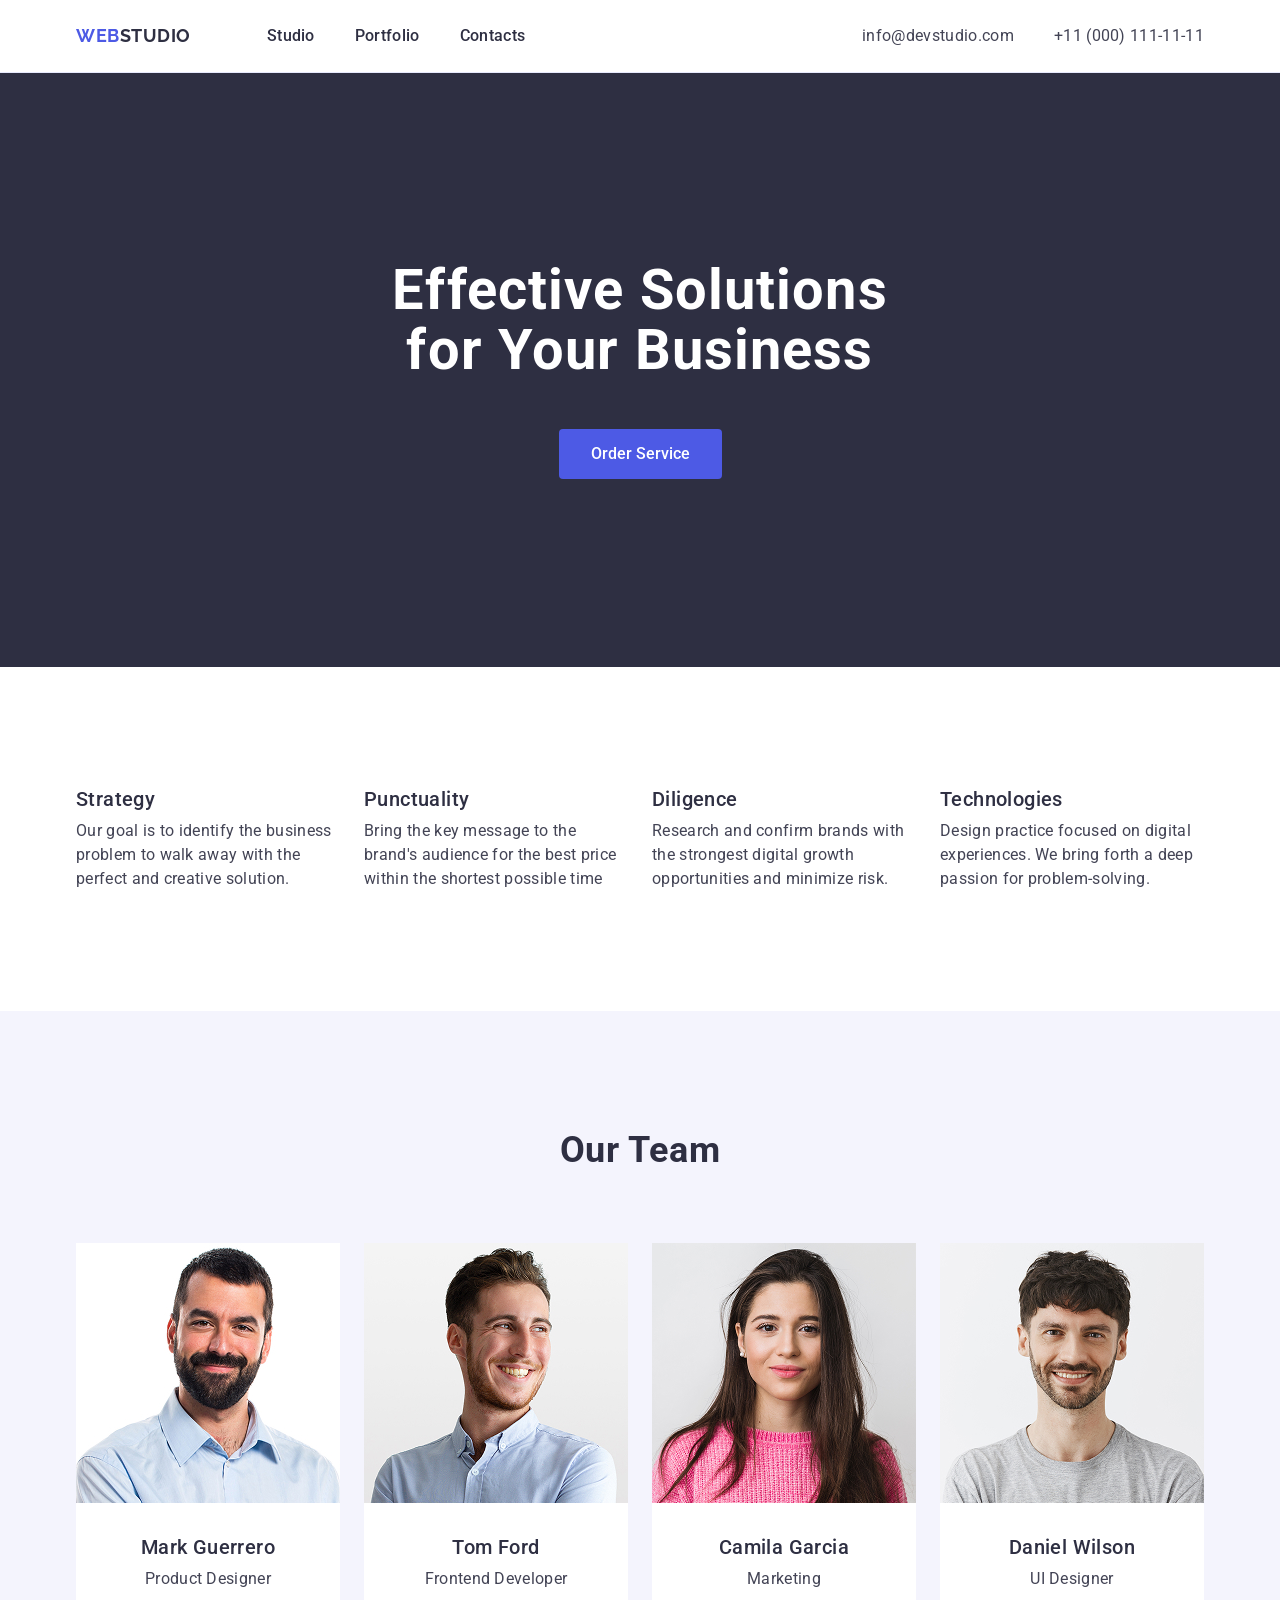
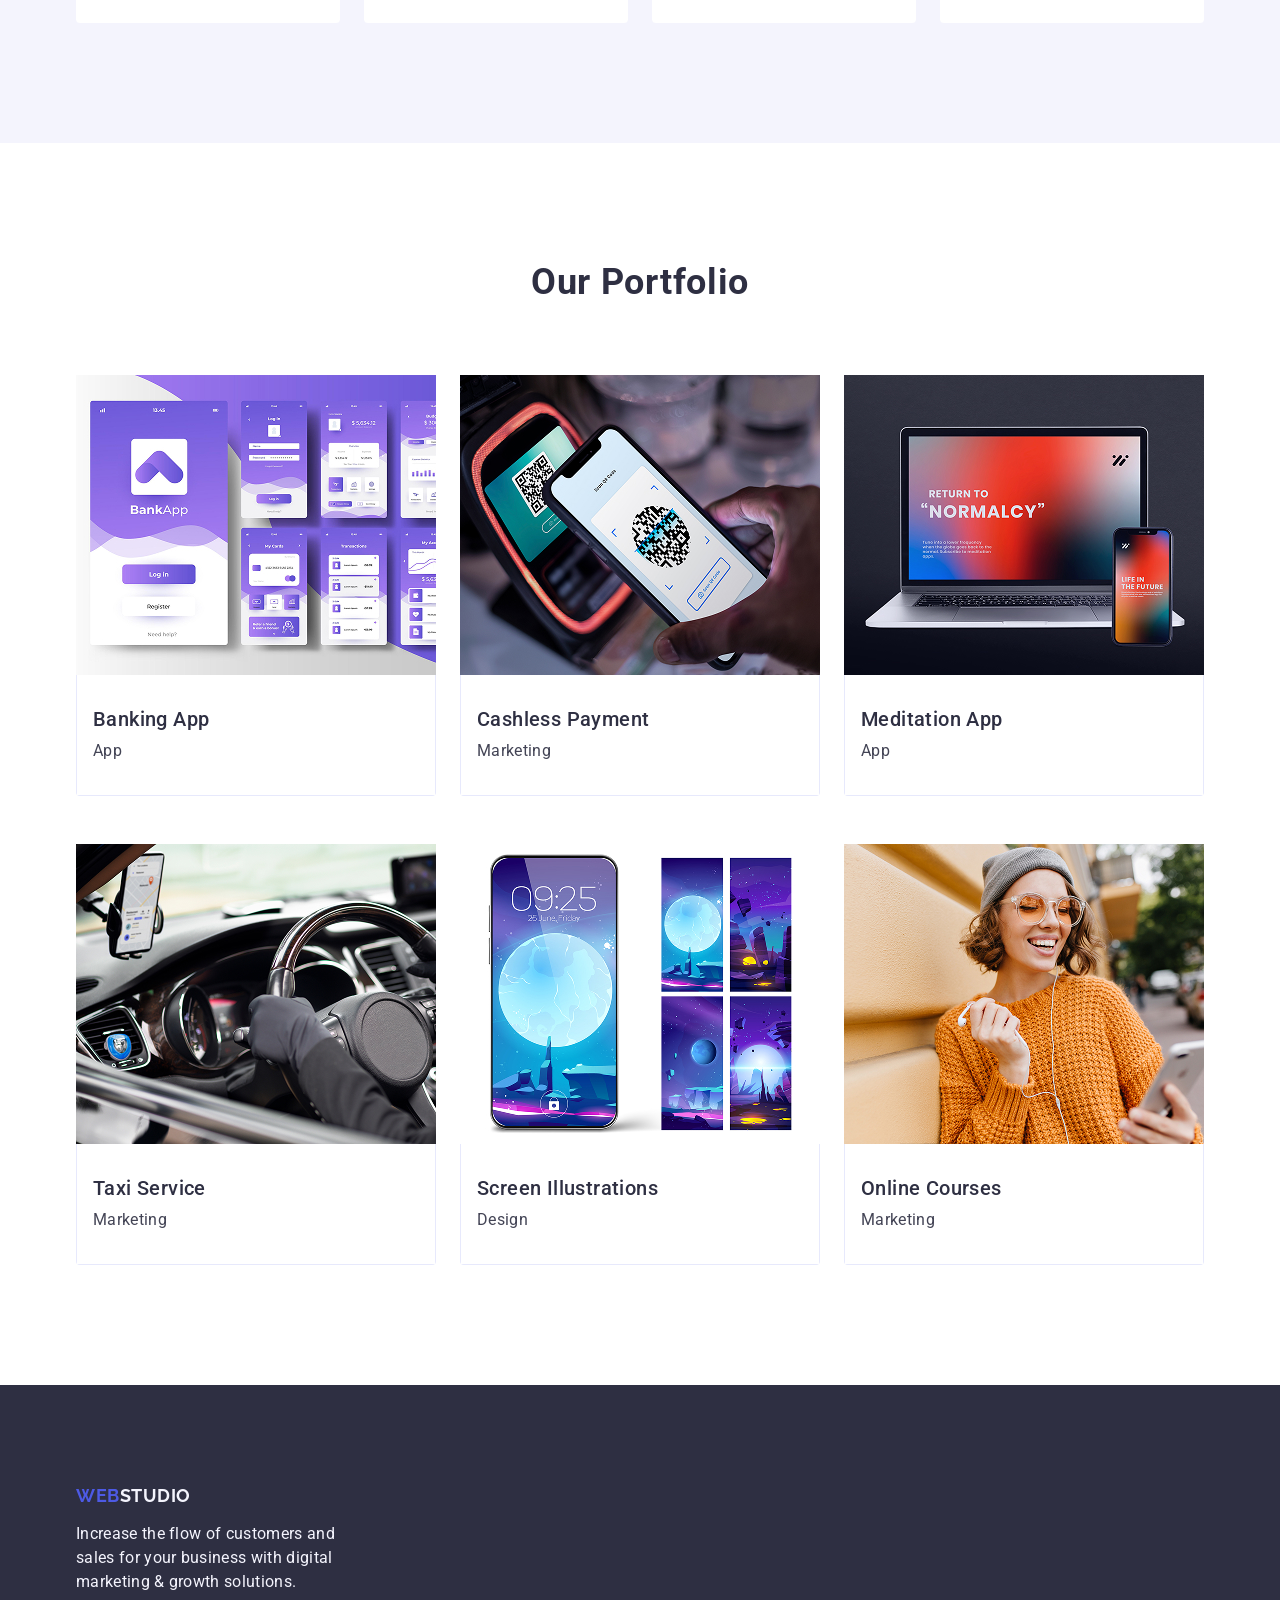
==== index.html @ d3142cc6 "Initial commit" ====
<!DOCTYPE html>
<html lang="en">

<head>
    <meta charset="UTF-8" />
    <title>Web-Studio</title>
    <link rel="stylesheet" href="https://cdnjs.cloudflare.com/ajax/libs/modern-normalize/3.0.1/modern-normalize.min.css">
    <link rel="preconnect" href="https://fonts.googleapis.com">
    <link rel="preconnect" href="https://fonts.gstatic.com" crossorigin>
    <link href="https://fonts.googleapis.com/css2?family=Roboto:wght@400;500;700&family=Raleway:wght@400;500;700&display=swap" rel="stylesheet">
    <link rel="stylesheet" href="./css/styles.css" />
</head>

<body>
    <header class="page-header">
        <div class="header-container container">
            <a class="logo" href="./index.html"><span class="accent">WEB</span>STUDIO</a>
            <nav class="nav">
                <ul class="nav-list">
                    <li><a class="nav-link" href="./index.html">Studio</a></li>
                    <li><a class="nav-link" href="#portfolio">Portfolio</a></li>
                    <li><a class="nav-link" href="#footer">Contacts</a></li>
                </ul>
            </nav>
            <address class="contacts-personnel">
                <ul class="contacts-list">
                    <li><a class="contact-link" href="mailto:info@devstudio.com">info@devstudio.com</a></li>
                    <li><a class="contact-link" href="tel:+110001111111">+11 (000) 111-11-11</a></li>
                </ul>
            </address>
        </div>
    </header>
    <main>

        <!-- Hero Section -->
    <section class="hero">
        <div class="container">
            <div class="intro">
                <h1 class="intro-title">Effective Solutions for Your Business</h1>
                <button class="intro-button" type="button">Order Service</button>
            </div>
        </div>
      </section>

       <!-- Features Section -->
    <section class="section">
        <div class ="container">
            <h2 class="visually-hidden">Our Features</h2>
                <ul class="features-list">
                    <li class="features-item">
                        <h3 class="features-title">Strategy</h3>
                        <p class="features-text">Our goal is to identify the business problem to walk away with the perfect and
                            creative
                            solution.</p>
                    </li>
                    <li class="features-item">
                        <h3 class="features-title">Punctuality</h3>
                        <p class="features-text">Bring the key message to the brand's audience for the best price within the
                            shortest
                            possible time
                        </p>
                    </li>
                    <li class="features-item">
                        <h3 class="features-title">Diligence</h3>
                        <p class="features-text">Research and confirm brands with the strongest digital growth opportunities and
                            minimize
                            risk.</p>
                    </li>
                    <li class="features-item">
                        <h3 class="features-title">Technologies</h3>
                        <p class="features-text">Design practice focused on digital experiences. We bring forth a deep passion for
                            problem-solving.
                        </p>
                    </li>
                </ul>
        </div> 
    </section>

        <!-- Team Section -->
        <section class="section team">
            <div class="container">
                <h2 class="our-team">Our Team</h2>
                <div class="team-container">
                    <ul class="team-list">
                        <li class="team-card">
                            <img class="team-photo" src="./images/MarkGuerrero.jpg" width="264" height="260" alt="Mark Guerrero" />
                            <div class="team-name">
                                <h3 class="name">Mark Guerrero</h3>
                                <p class="specialty">Product Designer</p>
                            </div>
                        </li>
                        <li class="team-card">
                            <img class="team-photo" src="./images/TomFord.jpg" width="264" height="260" alt="Tom Ford" />
                            <div class="team-name">
                                <h3 class="name">Tom Ford</h3>
                                <p class="specialty">Frontend Developer</p>
                            </div>
                        </li>
                        <li class="team-card">
                            <img class="team-photo" src="./images/CamilaGarcia.jpg" width="264" height="260" alt="Camila Garcia" />
                            <div class="team-name">
                                <h3 class="name">Camila Garcia</h3>
                                <p class="specialty">Marketing</p>
                            </div>
                        </li>
                        <li class="team-card">
                            <img class="team-photo" src="./images/DanielWilson.jpg" width="264" height="260" alt="Daniel Wilson" />
                            <div class="team-name">
                                <h3 class="name">Daniel Wilson</h3>
                                <p class="specialty">UI Designer</p>
                            </div>
                        </li>
                    </ul>
                </div>
            </div>
     </section>

         <!-- Portfolio Section -->
    <section id="portfolio" class="section">
        <div class="container">
            <h2 class="team-portfolio">Our Portfolio</h2>
            <div class="portfolio-container">
                <ul class="portfolio-list">
                    <li class="portfolio-card">
                        <img class="portfolio-img" src="./images/BankingApp.jpg" width="360" height="300" alt="Banking App" />
                        <div class="portfolio-info">
                            <h3 class="portfolio-title">Banking App</h3>
                            <p class="portfolio-category">App</p>
                        </div>
                    </li>
                    <li class="portfolio-card">
                        <img class="portfolio-img" src="./images/CashlessPayment.jpg" width="360" height="300" alt="Cashless Payment" />
                        <div class="portfolio-info">
                            <h3 class="portfolio-title">Cashless Payment</h3>
                            <p class="portfolio-category">Marketing</p>
                        </div>
                    </li>
                    <li class="portfolio-card">
                        <img class="portfolio-img" src="./images/MeditationApp.jpg" width="360" height="300" alt="Meditation App" />
                        <div class="portfolio-info">
                            <h3 class="portfolio-title">Meditation App</h3>
                            <p class="portfolio-category">App</p>
                        </div>
                    </li>
                    <li class="portfolio-card">
                        <img class="portfolio-img" src="./images/TaxiService.jpg" width="360" height="300" alt="Taxi Service" />
                        <div class="portfolio-info">
                            <h3 class="portfolio-title">Taxi Service</h3>
                            <p class="portfolio-category">Marketing</p>
                        </div>
                    </li>
                    <li class="portfolio-card">
                        <img class="portfolio-img" src="./images/ScreenIllustrations.jpg" width="360" height="300" alt="Screen Illustrations" />
                        <div class="portfolio-info">
                            <h3 class="portfolio-title">Screen Illustrations</h3>
                            <p class="portfolio-category">Design</p>
                        </div>
                    </li>
                    <li class="portfolio-card">
                        <img class="portfolio-img" src="./images/OnlineCourses.jpg" width="360" height="300" alt="Online Courses" />
                        <div class="portfolio-info">
                            <h3 class="portfolio-title">Online Courses</h3>
                            <p class="portfolio-category">Marketing</p>
                        </div>
                    </li>
                </ul>
            </div>
        </div>
         
        </section>
    </main>
    <footer id="footer" class="footer-page">
        <div class="footer-container container">
        <a class="logo-bottom" href="./index.html">
            <span class="accent">WEB</span>STUDIO
        </a>
        <p class="bottom-paragraph">Increase the flow of customers and sales for your business with digital marketing & growth solutions.</p>
        </div>
    </footer>
</body>

</html>
---- css/styles.css ----
/* ====== BASE ====== */
body {
    font-family: "Roboto", sans-serif;
    color: #434455;
    line-height: 1.5;
    background-color: #fff;
}
/* ======= RESET=======*/
ul,
ol {
    list-style-type: none;
    margin: 0;
    padding: 0;
}

h1, h2, h3, h4, h5, h6, p {
    margin: 0;
}
.section {
    padding: 120px 0;
}
.header-container {
    display: flex;
    align-items: center;
}
.page-header {
    border-bottom: 1px solid #e7e9fc;
}
/*======common======*/
.container {
    max-width: 1158px;
    padding: 0 15px;
    margin: 0 auto;
}
/* ====== LOGO (HEADER & FOOTER) ====== */
.logo {
    font-family: "Raleway", sans-serif;
    font-size: 18px;
    font-weight: 700;
    letter-spacing: 0.03em;
    line-height: 1.17;
    text-decoration: none;
    color: #2E2F42;
    padding: 24px 0;
    margin-right: 76px;
}
.accent {
    color: #4D5AE5;
}
.footer-logo-accent {
    color: #4D5AE5;
}
/* ====== NAV LINKS ====== */
.nav {
    display: flex;
    align-items: center;
    margin-right: auto;
}
.nav-list {
    display: flex;
    align-items: center;
    gap: 40px;
}
.nav-link {
    display: block;
    padding: 24px 0;
    color: #2E2F42;
    font-size: 16px;
    font-weight: 500;
    text-decoration: none;
    letter-spacing: 0.02em;
    line-height: 1.5;
}
.nav-link:hover,
.nav-link:focus {
    color: #404BBF;
}
/* ====== CONTACTS ====== */
.contacts-list {
    display: flex;
    align-items: center;
    gap: 40px;
}
.contact-link {
    display: block;
    padding: 24px 0;
    color: #434455;
    font-size: 16px;
    text-decoration: none;
    letter-spacing: 0.02em;
    line-height: 1.5;
}
.contact-link:hover,
.contact-link:focus {
    color: #404BBF;
}
.contacts-personnel {
    font-style: normal;
}
/* ====== HERO ====== */
.hero {
    background-color: #2E2F42;
    padding: 188px 0;
}
.intro {
    padding: 0;
    text-align: center;
    display: flex;
    flex-direction: column;
    align-items: center;
}
.intro-title {
    max-width: 496px;
    padding: 0;
    color: #ffffff;
    font-size: 56px;
    margin-bottom: 48px;
    letter-spacing: 0.02em;
    line-height: 1.07;
}
.intro-button {
    padding: 16px 32px;
    border-radius: 4px;
    border: none;
    background-color: #4D5AE5;
    color: #fff;
    font-size: 16px;
    font-weight: 500;
    cursor: pointer;
}
.intro-button:hover,
.intro-button:focus {
    background-color: #404BBF;
}
/* ====== FEATURES ====== */
.visually-hidden {
    position: absolute;
    width: 1px;
    height: 1px;
    margin: -1px;
    border: 0;
    padding: 0;
    white-space: nowrap;
    clip-path: inset(100%);
    clip: rect(0 0 0 0);
    overflow: hidden;
}
.features-list {
    display: flex;
    gap: 24px;
}
.features-item {
    width: calc((100% - 72px) / 4);
}
.our-team,
.team-portfolio {
    color: #2E2F42;
}
.features-title {
    font-size: 20px;
    font-weight: 500;
    margin-bottom: 8px;
    color: #2E2F42;
    letter-spacing: 0.02em;
    line-height: 1.2;
}
.features-text {
    font-size: 16px;
    color: #434455;
    letter-spacing: 0.02em;
    line-height: 1.5;
}
/* ====== TEAM ====== */
.team-list {
    display: flex;
    gap: 24px;
    margin: 0;
    padding: 0;
}
.team {
    background-color: #f4f4fd;
}
.team-container {
    display: flex;
    justify-content: center;
    width: 100%;
}
.team-card {
    background-color: #ffffff;
    text-align: center;
    display: flex;
    flex-direction: column;
    align-items: center;
    width: 264px;
    border-radius: 0 0 4px 4px;
    overflow: hidden;
}
.team-name {
    padding: 32px 16px;
}
.our-team {
    text-align: center;
    padding: 0 0 72px 0;
    margin: 0 auto;
    font-size: 36px;
    letter-spacing: 0.02em;
    line-height: 1.11;
}
.name {
    text-align: center;
    margin-bottom: 8px;
    font-size: 20px;
    font-weight: 500;
    color: #2E2F42;
    letter-spacing: 0.02em;
    line-height: 1.2;
}
.specialty {
    text-align: center;
    font-size: 16px;
    color: #434455;
    letter-spacing: 0.02em;
    line-height: 1.5;
}
/* ====== PORTFOLIO ====== */
.portfolio-list {
    display: flex;
    flex-wrap: wrap;
    gap: 48px 24px;
}
.portfolio-card{
    width: calc((100% - 48px) / 3);
    background-color: #fff;
    border-radius: 0 0 4px 4px;
    overflow: hidden;
    cursor: pointer;
}
.portfolio-info {
    padding: 32px 16px;
    border: 1px solid #e7e9fc;
    border-top: none;
}
.portfolio-card:hover {
    box-shadow: 0px 2px 8px rgba(46, 47, 66, 0.08),
        0px 1px 3px rgba(46, 47, 66, 0.16);
}
.team-photo,
.portfolio-img {
    display: block;
}
.team-portfolio {
    text-align: center;
    padding: 0 0 72px 0;
    font-size: 36px;
    letter-spacing: 0.02em;
    line-height: 1.11;
}
.portfolio-title {
    font-size: 20px;
    font-weight: 500;
    color: #2E2F42;
    letter-spacing: 0.02em;
    line-height: 1.2;
    margin-bottom: 8px;
}
.portfolio-category {
    font-size: 16px;
    color: #434455;
    letter-spacing: 0.02em;
    line-height: 1.5;
}
/* ====== FOOTER ====== */
.footer-page {
    background-color: #2E2F42;
    padding: 100px 0;
}
.footer-container {
    gap: 16px;
    display: flex;
    flex-direction: column;
    align-items: flex-start;
}
.logo-bottom {
    font-family: "Raleway", sans-serif;
    font-size: 18px;
    font-weight: 700;
    letter-spacing: 0.03em;
    line-height: 1.17;
    text-decoration: none;
    color: #f4f4fd;
    display: inline-block;
    margin-bottom: 0;
}
.bottom-paragraph {
    max-width: 264px;
    color: #f4f4fd;
    font-size: 16px;
    line-height: 1.5;
    letter-spacing: 0.02em;
}
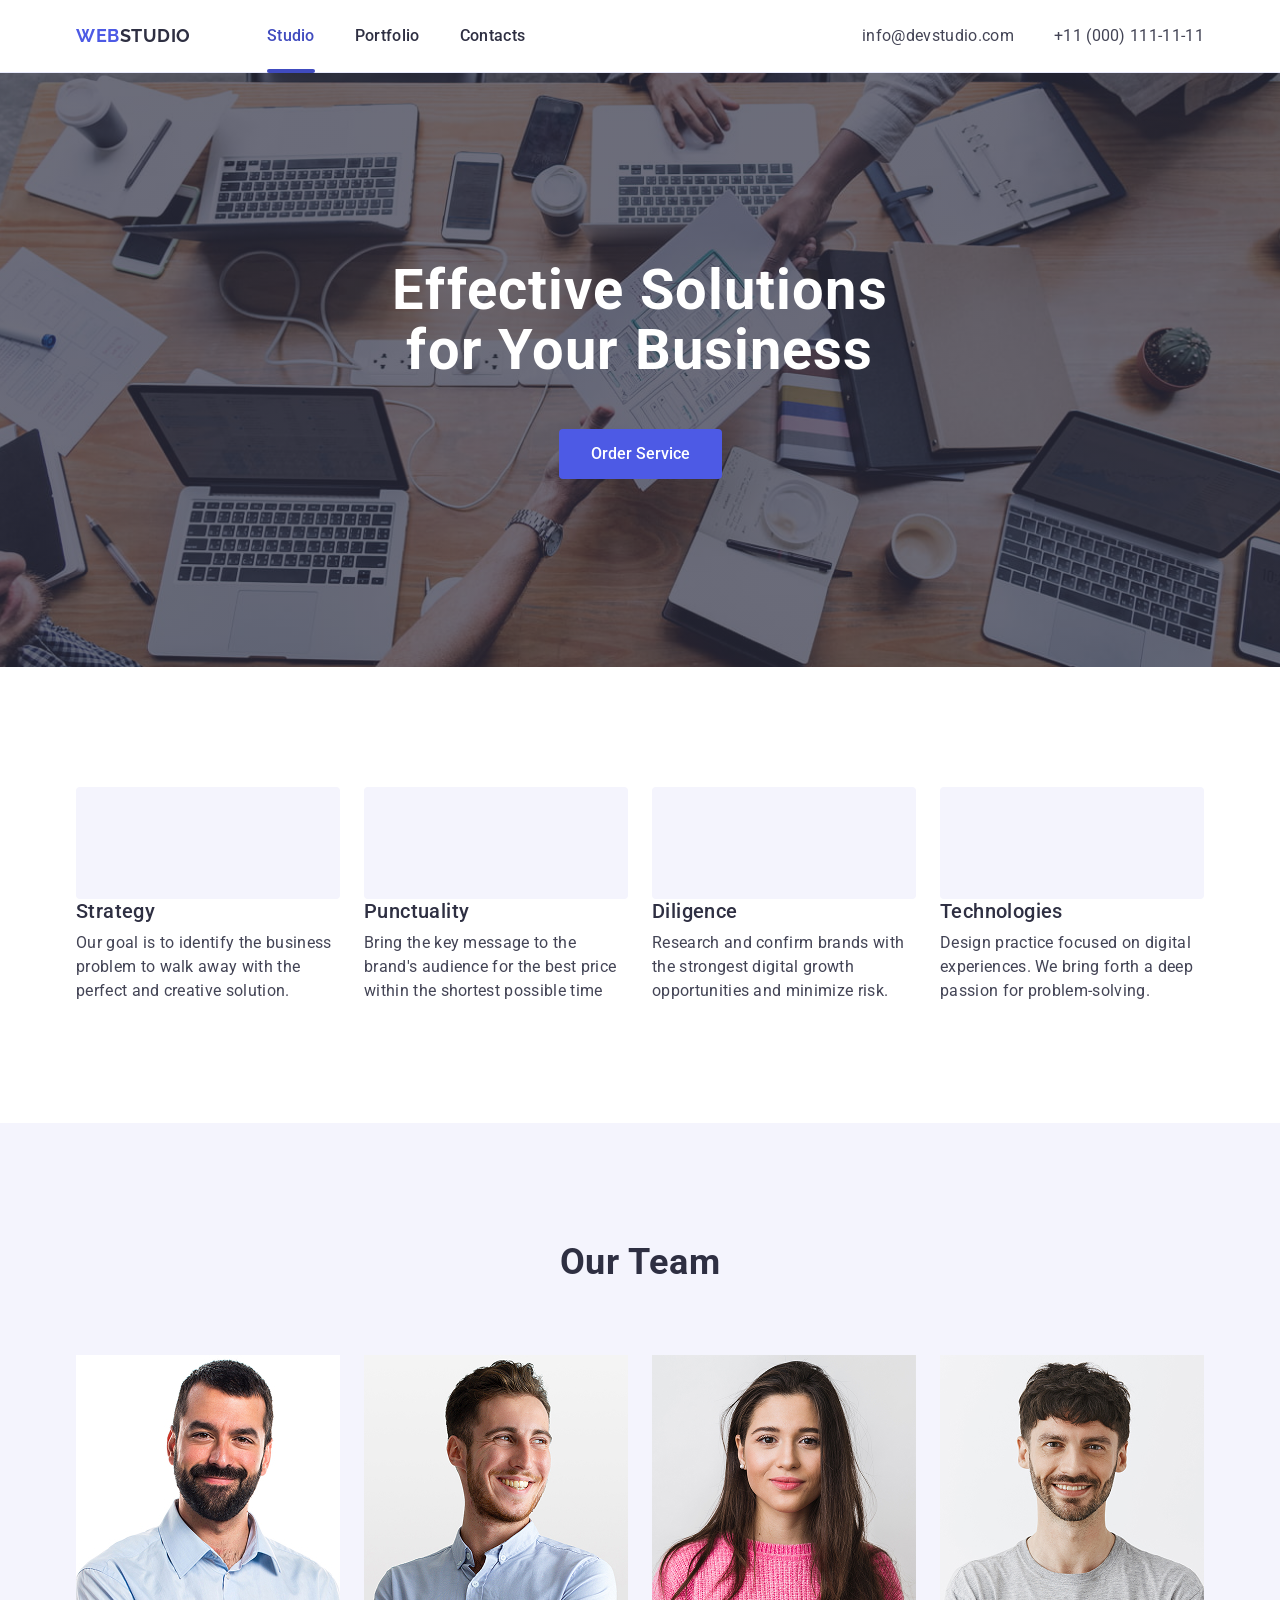
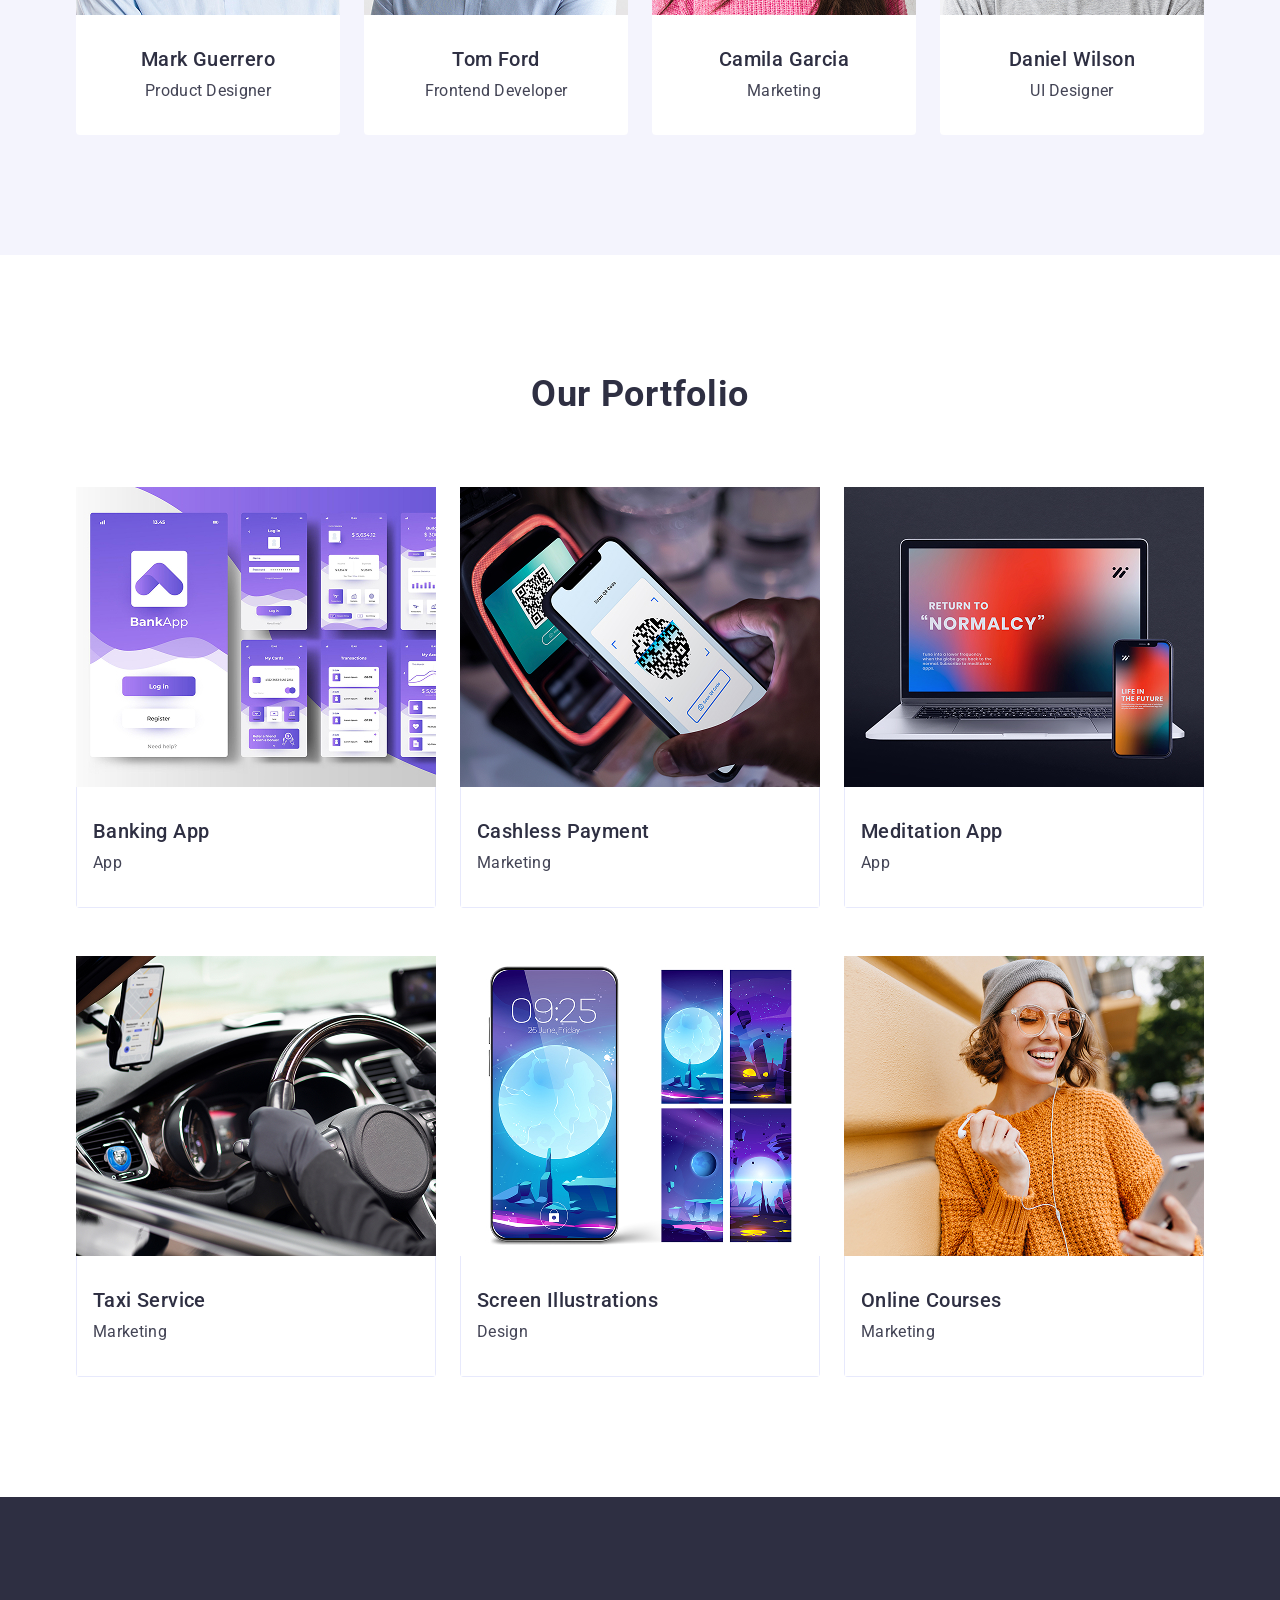
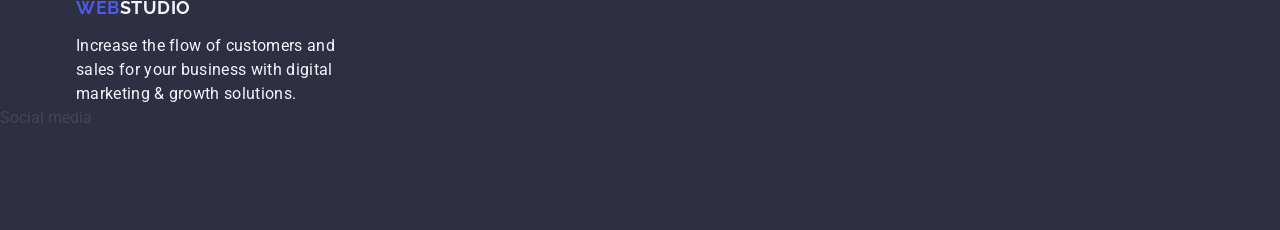
==== commit 5a067dca: "git" ====
--- a/index.html
+++ b/index.html
@@ -17,7 +17,7 @@
             <a class="logo" href="./index.html"><span class="accent">WEB</span>STUDIO</a>
             <nav class="nav">
                 <ul class="nav-list">
-                    <li><a class="nav-link" href="./index.html">Studio</a></li>
+                    <li><a class="nav-link current" href="./index.html">Studio</a></li>
                     <li><a class="nav-link" href="#portfolio">Portfolio</a></li>
                     <li><a class="nav-link" href="#footer">Contacts</a></li>
                 </ul>
@@ -48,25 +48,47 @@
             <h2 class="visually-hidden">Our Features</h2>
                 <ul class="features-list">
                     <li class="features-item">
+                        <div class="features-item-box">
+                            <svg class="icon" width="64" height="64">
+                                <use href="./images/icons.svg#antenna"></use>
+                            </svg>
+                        </div>
                         <h3 class="features-title">Strategy</h3>
                         <p class="features-text">Our goal is to identify the business problem to walk away with the perfect and
                             creative
                             solution.</p>
                     </li>
                     <li class="features-item">
+                        <div class="features-item-box">
+                            <svg class="icon" width="64" height="64">
+                                <use href="./images/icons.svg#clock"></use>
+                            </svg>
+                        </div>
                         <h3 class="features-title">Punctuality</h3>
                         <p class="features-text">Bring the key message to the brand's audience for the best price within the
                             shortest
                             possible time
                         </p>
                     </li>
-                    <li class="features-item">
+
+                
+                    <li class="features-item">
+                        <div class="features-item-box">
+                            <svg class="icon" width="64" height="64">
+                                <use href="./images/icons.svg#diagram"></use>
+                            </svg>
+                        </div>
                         <h3 class="features-title">Diligence</h3>
                         <p class="features-text">Research and confirm brands with the strongest digital growth opportunities and
                             minimize
                             risk.</p>
                     </li>
                     <li class="features-item">
+                        <div class="features-item-box">
+                            <svg class="icon" width="64" height="64">
+                                <use href="./images/icons.svg#astronaut"></use>
+                            </svg>
+                        </div>
                         <h3 class="features-title">Technologies</h3>
                         <p class="features-text">Design practice focused on digital experiences. We bring forth a deep passion for
                             problem-solving.
@@ -176,6 +198,9 @@
         </a>
         <p class="bottom-paragraph">Increase the flow of customers and sales for your business with digital marketing & growth solutions.</p>
         </div>
+        <div>
+            <p>Social media</p>
+        </div>
     </footer>
 </body>
 
--- a/css/styles.css
+++ b/css/styles.css
@@ -25,6 +25,7 @@
 }
 .page-header {
     border-bottom: 1px solid #e7e9fc;
+    box-shadow: 0 1px 6px 0 rgba(46, 47, 66, 0.08), 0 1px 1px 0 rgba(46, 47, 66, 0.16), 0 2px 1px 0 rgba(46, 47, 66, 0.08);
 }
 /*======common======*/
 .container {
@@ -70,11 +71,28 @@
     text-decoration: none;
     letter-spacing: 0.02em;
     line-height: 1.5;
+    transition: color 250ms cubic-bezier(0.4, 0, 0.2, 1);
 }
 .nav-link:hover,
-.nav-link:focus {
+.nav-link:focus,
+.nav-link.current {
     color: #404BBF;
 }
+.nav-link.current {
+    position: relative;
+}
+.nav-link.current::after {
+    content: '';
+    position: absolute;
+    left: 0;
+    bottom: -1px;
+
+    width: 100%;
+    height: 4px;
+    background-color: #404BBF;
+    border-radius: 2px;
+}
+
 /* ====== CONTACTS ====== */
 .contacts-list {
     display: flex;
@@ -89,6 +107,7 @@
     text-decoration: none;
     letter-spacing: 0.02em;
     line-height: 1.5;
+    transition: color 250ms cubic-bezier(0.4, 0, 0.2, 1);
 }
 .contact-link:hover,
 .contact-link:focus {
@@ -99,8 +118,18 @@
 }
 /* ====== HERO ====== */
 .hero {
-    background-color: #2E2F42;
+    max-width: 1440px;
+    margin: 0 auto;
     padding: 188px 0;
+    background-image:
+        linear-gradient(
+            rgba(46, 47, 66, 0.7),
+            rgba(46, 47, 66, 0.7)),
+        url("../images/people-office-1.jpg");
+
+    background-repeat: no-repeat;
+    background-position: center;
+    background-size: cover;
 }
 .intro {
     padding: 0;
@@ -133,6 +162,9 @@
     background-color: #404BBF;
 }
 /* ====== FEATURES ====== */
+.icon {
+    fill
+}
 .visually-hidden {
     position: absolute;
     width: 1px;
@@ -148,6 +180,17 @@
 .features-list {
     display: flex;
     gap: 24px;
+}
+.features-item-box {
+    border: 1px solid var(--light-slate);
+    border-radius: 4px;
+    background: var(--cloud);
+    display: flex;
+    justify-content: column;
+    width: 264px;
+    height: 112px;
+    background-color: #f4f4fd;
+    margin: bottom 8px;
 }
 .features-item {
     width: calc((100% - 72px) / 4);
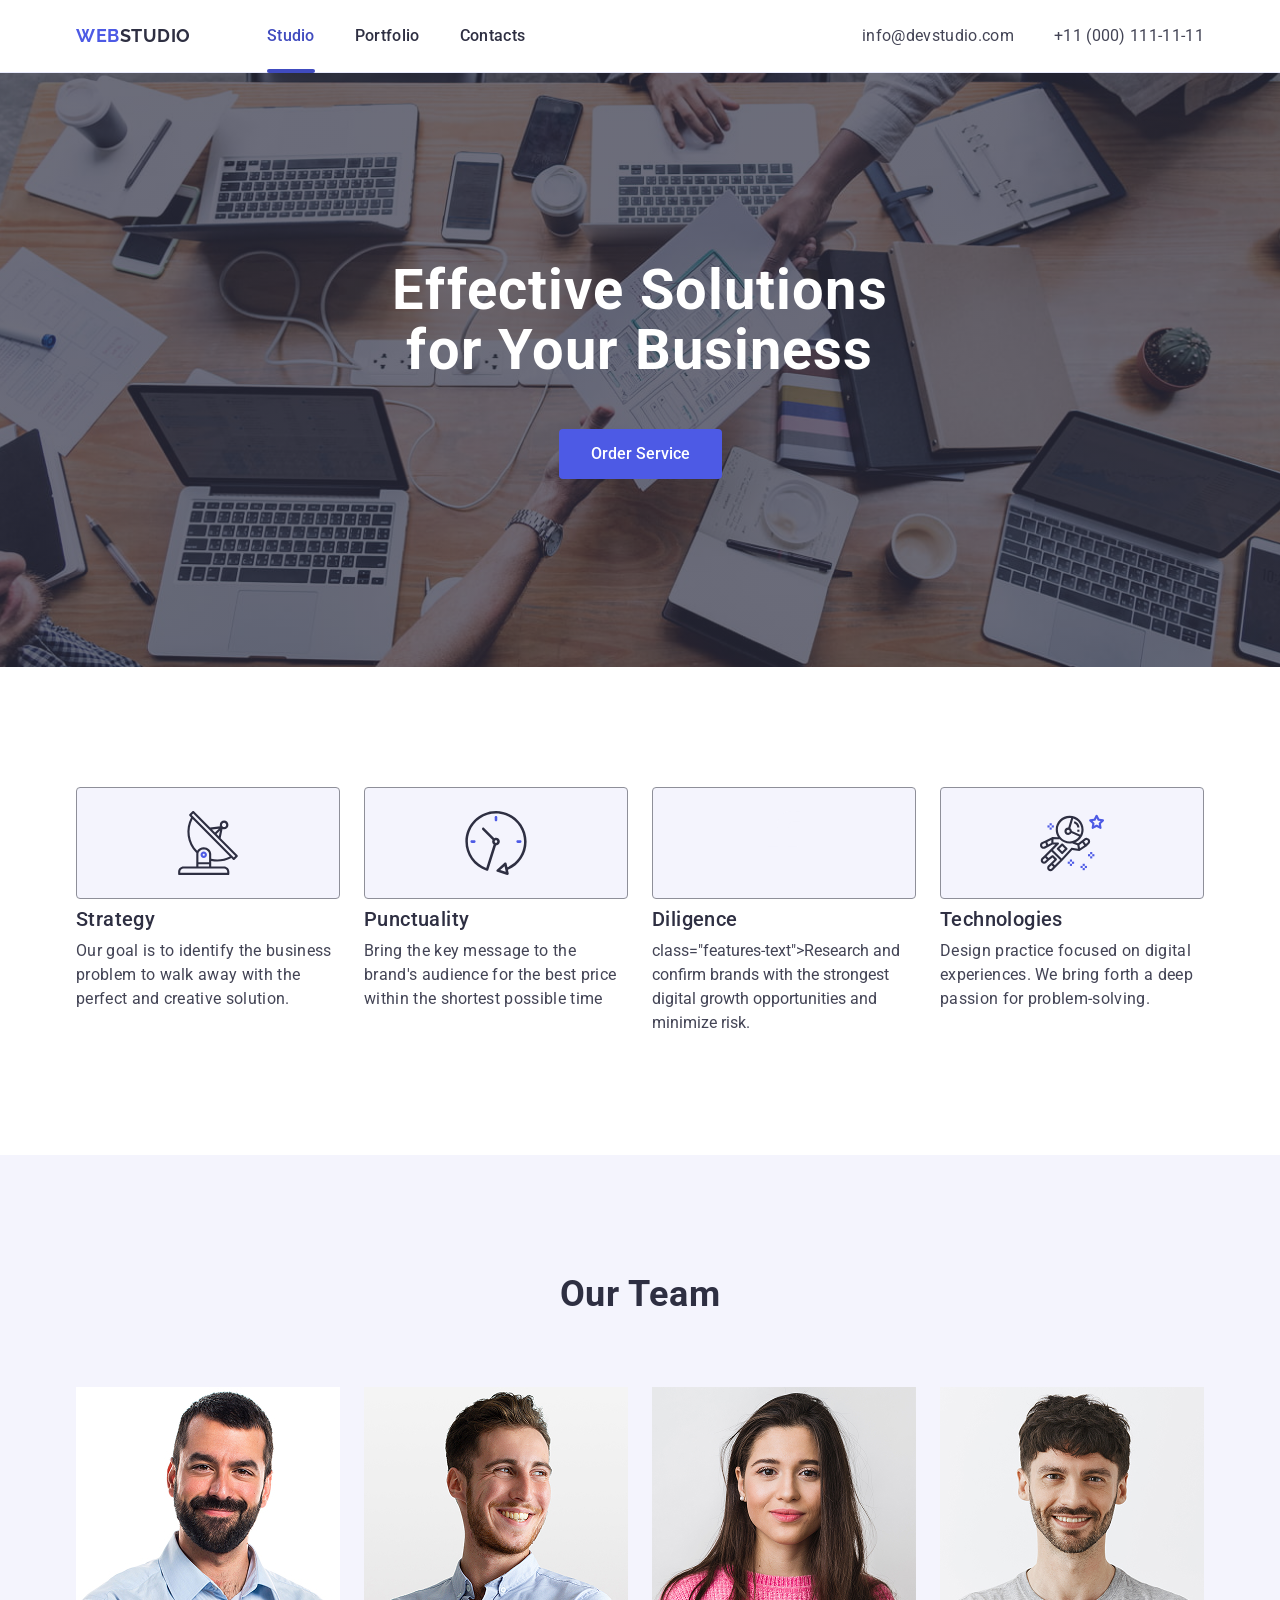
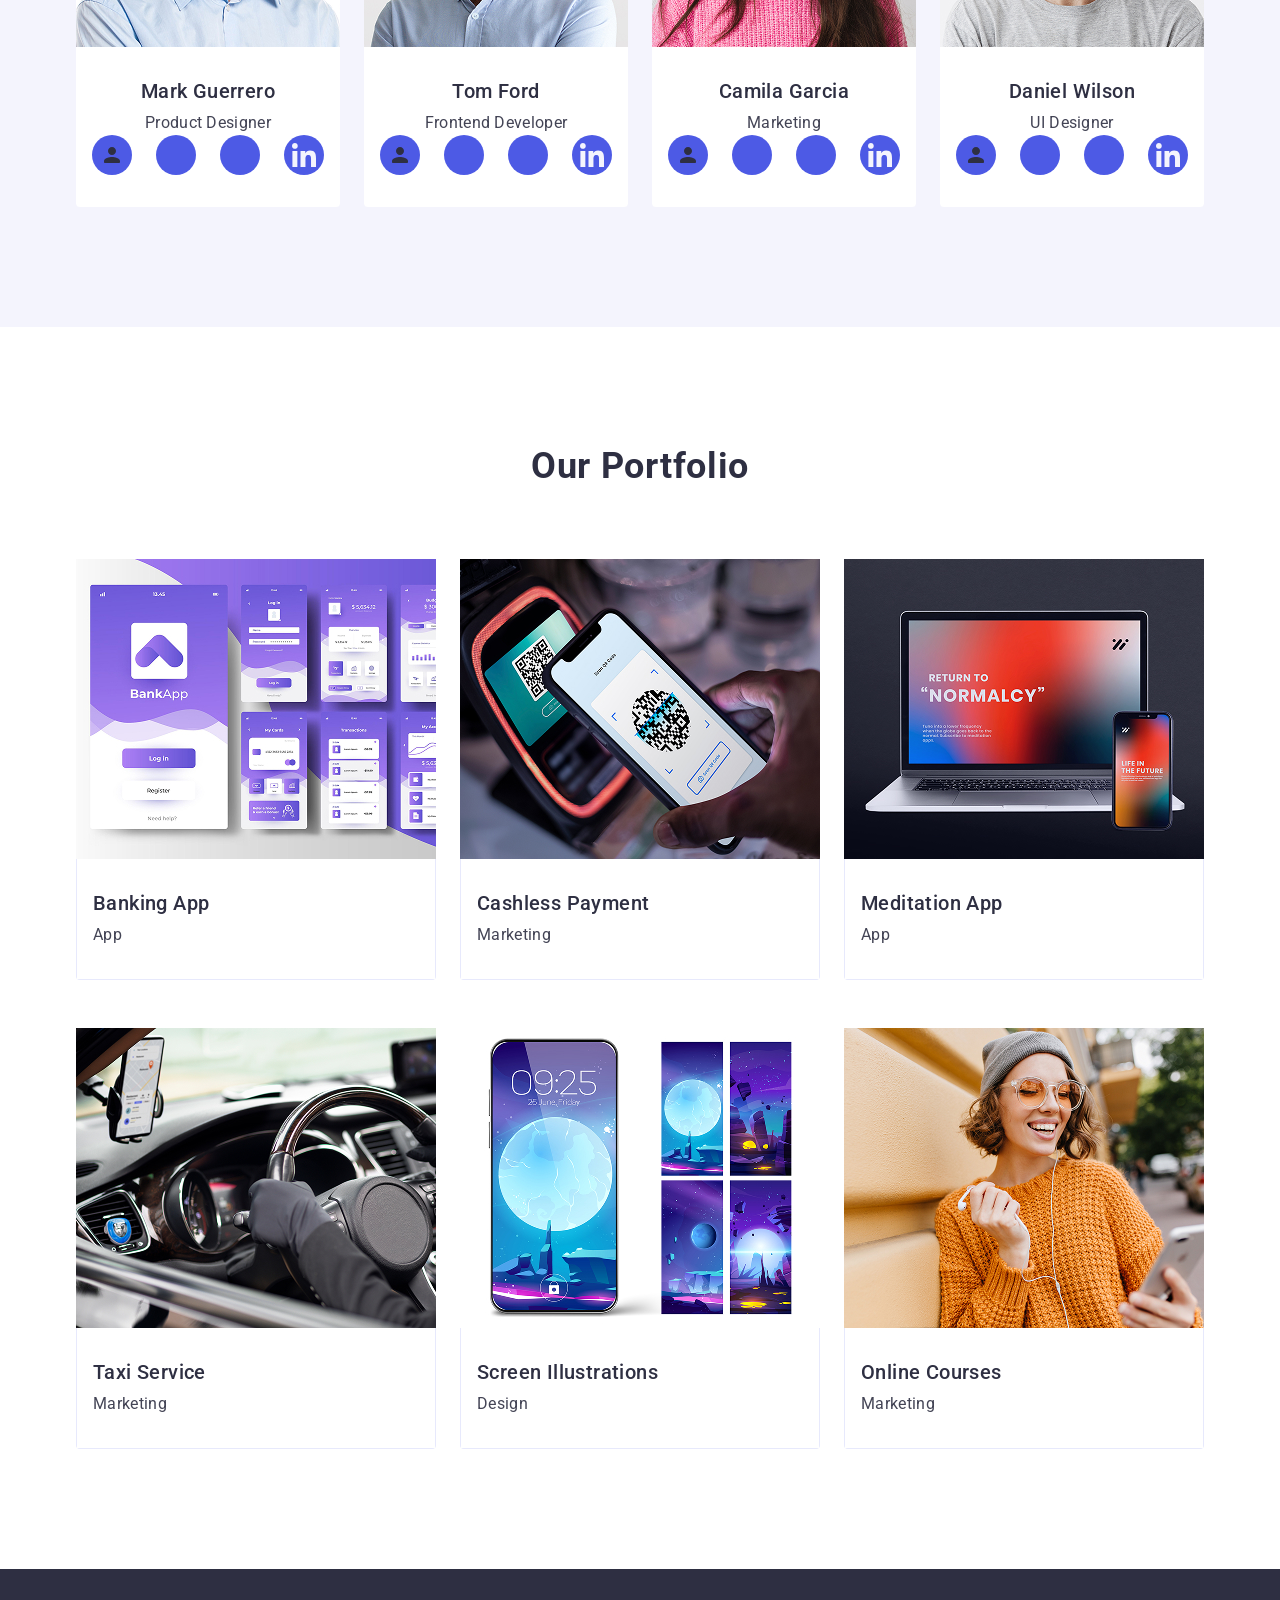
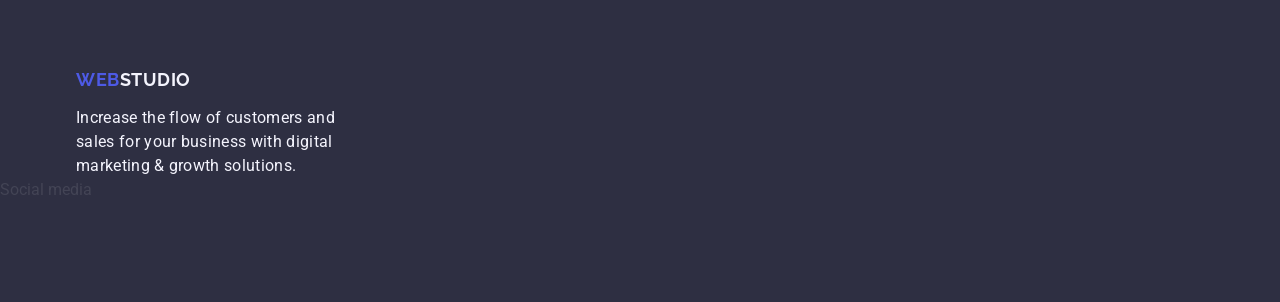
==== commit 6e523f51: "сделал часть проекта" ====
--- a/index.html
+++ b/index.html
@@ -50,7 +50,7 @@
                     <li class="features-item">
                         <div class="features-item-box">
                             <svg class="icon" width="64" height="64">
-                                <use href="./images/icons.svg#antenna"></use>
+                                <use href="../images/icons.svg#antenna"></use>
                             </svg>
                         </div>
                         <h3 class="features-title">Strategy</h3>
@@ -61,7 +61,7 @@
                     <li class="features-item">
                         <div class="features-item-box">
                             <svg class="icon" width="64" height="64">
-                                <use href="./images/icons.svg#clock"></use>
+                                <use href="../images/icons.svg#clock"></use>
                             </svg>
                         </div>
                         <h3 class="features-title">Punctuality</h3>
@@ -75,18 +75,19 @@
                     <li class="features-item">
                         <div class="features-item-box">
                             <svg class="icon" width="64" height="64">
-                                <use href="./images/icons.svg#diagram"></use>
+                                <use href="../images/icons.svg#diagram"></use>
                             </svg>
                         </div>
                         <h3 class="features-title">Diligence</h3>
-                        <p class="features-text">Research and confirm brands with the strongest digital growth opportunities and
+                        <p>class="features-text">Research and confirm brands with the strongest digital growth opportunities and
                             minimize
-                            risk.</p>
+                            risk.
+                        </p>
                     </li>
                     <li class="features-item">
                         <div class="features-item-box">
                             <svg class="icon" width="64" height="64">
-                                <use href="./images/icons.svg#astronaut"></use>
+                                <use href="../images/icons.svg#astronaut"></use>
                             </svg>
                         </div>
                         <h3 class="features-title">Technologies</h3>
@@ -105,10 +106,44 @@
                 <div class="team-container">
                     <ul class="team-list">
                         <li class="team-card">
-                            <img class="team-photo" src="./images/MarkGuerrero.jpg" width="264" height="260" alt="Mark Guerrero" />
+                            <img class="team-photo" src="../images/MarkGuerrero.jpg" width="264" height="260" alt="Mark Guerrero" />
                             <div class="team-name">
                                 <h3 class="name">Mark Guerrero</h3>
                                 <p class="specialty">Product Designer</p>
+                                <ul class="social-list">
+                                    <li class="social-item">
+                                        <a class="social-link" href="#">
+                                            <svg class="social-icon" width="24" height="24">
+                                                <use href="../images/icons.svg#linkedin"></use>
+                                            </svg>
+                                        </a>
+                                    </li>
+                                
+                                    <li class="social-item">
+                                        <a class="social-link" href="#">
+                                            <svg class="social-icon" width="24" height="24">
+                                                <use href="../images/icons.svg#facebook"></use>
+                                            </svg>
+                                        </a>
+                                    </li>
+                                
+                                    <li class="social-item">
+                                        <a class="social-link" href="#">
+                                            <svg class="social-icon" width="24" height="24">
+                                                <use href="../images/icons.svg#twitter"></use>
+                                            </svg>
+                                        </a>
+                                    </li>
+                                
+                                    <li class="social-item">
+                                        <a class="social-link" href="#">
+                                            <svg class="social-icon" width="24" height="24">
+                                                <use href="./images/icons.svg#instagram"></use>
+                                            </svg>
+                                        </a>
+                                    </li>
+                                </ul>
+
                             </div>
                         </li>
                         <li class="team-card">
@@ -116,6 +151,39 @@
                             <div class="team-name">
                                 <h3 class="name">Tom Ford</h3>
                                 <p class="specialty">Frontend Developer</p>
+                                <ul class="social-list">
+                                    <li class="social-item">
+                                        <a class="social-link" href="#">
+                                            <svg class="social-icon" width="24" height="24">
+                                                <use href="../images/icons.svg#linkedin"></use>
+                                            </svg>
+                                        </a>
+                                    </li>
+                                
+                                    <li class="social-item">
+                                        <a class="social-link" href="#">
+                                            <svg class="social-icon" width="24" height="24">
+                                                <use href="../images/icons.svg#facebook"></use>
+                                            </svg>
+                                        </a>
+                                    </li>
+                                
+                                    <li class="social-item">
+                                        <a class="social-link" href="#">
+                                            <svg class="social-icon" width="24" height="24">
+                                                <use href="../images/icons.svg#twitter"></use>
+                                            </svg>
+                                        </a>
+                                    </li>
+                                
+                                    <li class="social-item">
+                                        <a class="social-link" href="#">
+                                            <svg class="social-icon" width="24" height="24">
+                                                <use href="./images/icons.svg#instagram"></use>
+                                            </svg>
+                                        </a>
+                                    </li>
+                                </ul>
                             </div>
                         </li>
                         <li class="team-card">
@@ -123,6 +191,39 @@
                             <div class="team-name">
                                 <h3 class="name">Camila Garcia</h3>
                                 <p class="specialty">Marketing</p>
+                                <ul class="social-list">
+                                    <li class="social-item">
+                                        <a class="social-link" href="#">
+                                            <svg class="social-icon" width="24" height="24">
+                                                <use href="../images/icons.svg#linkedin"></use>
+                                            </svg>
+                                        </a>
+                                    </li>
+                                
+                                    <li class="social-item">
+                                        <a class="social-link" href="#">
+                                            <svg class="social-icon" width="24" height="24">
+                                                <use href="../images/icons.svg#facebook"></use>
+                                            </svg>
+                                        </a>
+                                    </li>
+                                
+                                    <li class="social-item">
+                                        <a class="social-link" href="#">
+                                            <svg class="social-icon" width="24" height="24">
+                                                <use href="../images/icons.svg#twitter"></use>
+                                            </svg>
+                                        </a>
+                                    </li>
+                                
+                                    <li class="social-item">
+                                        <a class="social-link" href="#">
+                                            <svg class="social-icon" width="24" height="24">
+                                                <use href="./images/icons.svg#instagram"></use>
+                                            </svg>
+                                        </a>
+                                    </li>
+                                </ul>
                             </div>
                         </li>
                         <li class="team-card">
@@ -130,6 +231,39 @@
                             <div class="team-name">
                                 <h3 class="name">Daniel Wilson</h3>
                                 <p class="specialty">UI Designer</p>
+                                <ul class="social-list">
+                                    <li class="social-item">
+                                        <a class="social-link" href="#">
+                                            <svg class="social-icon" width="24" height="24">
+                                                <use href="../images/icons.svg#linkedin"></use>
+                                            </svg>
+                                        </a>
+                                    </li>
+                                
+                                    <li class="social-item">
+                                        <a class="social-link" href="#">
+                                            <svg class="social-icon" width="24" height="24">
+                                                <use href="../images/icons.svg#facebook"></use>
+                                            </svg>
+                                        </a>
+                                    </li>
+                                
+                                    <li class="social-item">
+                                        <a class="social-link" href="#">
+                                            <svg class="social-icon" width="24" height="24">
+                                                <use href="../images/icons.svg#twitter"></use>
+                                            </svg>
+                                        </a>
+                                    </li>
+                                
+                                    <li class="social-item">
+                                        <a class="social-link" href="#">
+                                            <svg class="social-icon" width="24" height="24">
+                                                <use href="./images/icons.svg#instagram"></use>
+                                            </svg>
+                                        </a>
+                                    </li>
+                                </ul>
                             </div>
                         </li>
                     </ul>
--- a/css/styles.css
+++ b/css/styles.css
@@ -182,15 +182,15 @@
     gap: 24px;
 }
 .features-item-box {
-    border: 1px solid var(--light-slate);
+    border: 1px solid #8E8F99;
     border-radius: 4px;
-    background: var(--cloud);
-    display: flex;
-    justify-content: column;
+    display: flex;
+    align-items: center;
+    justify-content: center;
     width: 264px;
     height: 112px;
-    background-color: #f4f4fd;
-    margin: bottom 8px;
+    background-color: #F4F4FD;
+    margin-bottom: 8px;
 }
 .features-item {
     width: calc((100% - 72px) / 4);
@@ -264,6 +264,34 @@
     color: #434455;
     letter-spacing: 0.02em;
     line-height: 1.5;
+}
+.social-list {
+    display: flex;
+    gap: 24px;
+    justify-content: center;
+    padding: 0;
+    margin: 0;
+    list-style: none;
+}
+
+.social-link {
+    width: 40px;
+    height: 40px;
+    background-color: #4D5AE5;
+    border-radius: 50%;
+    display: flex;
+    align-items: center;
+    justify-content: center;
+    transition: background-color 250ms ease;
+}
+
+.social-link:hover,
+.social-link:focus {
+    background-color: #404BBF;
+}
+
+.social-icon {
+    fill: #F4F4FD;
 }
 /* ====== PORTFOLIO ====== */
 .portfolio-list {
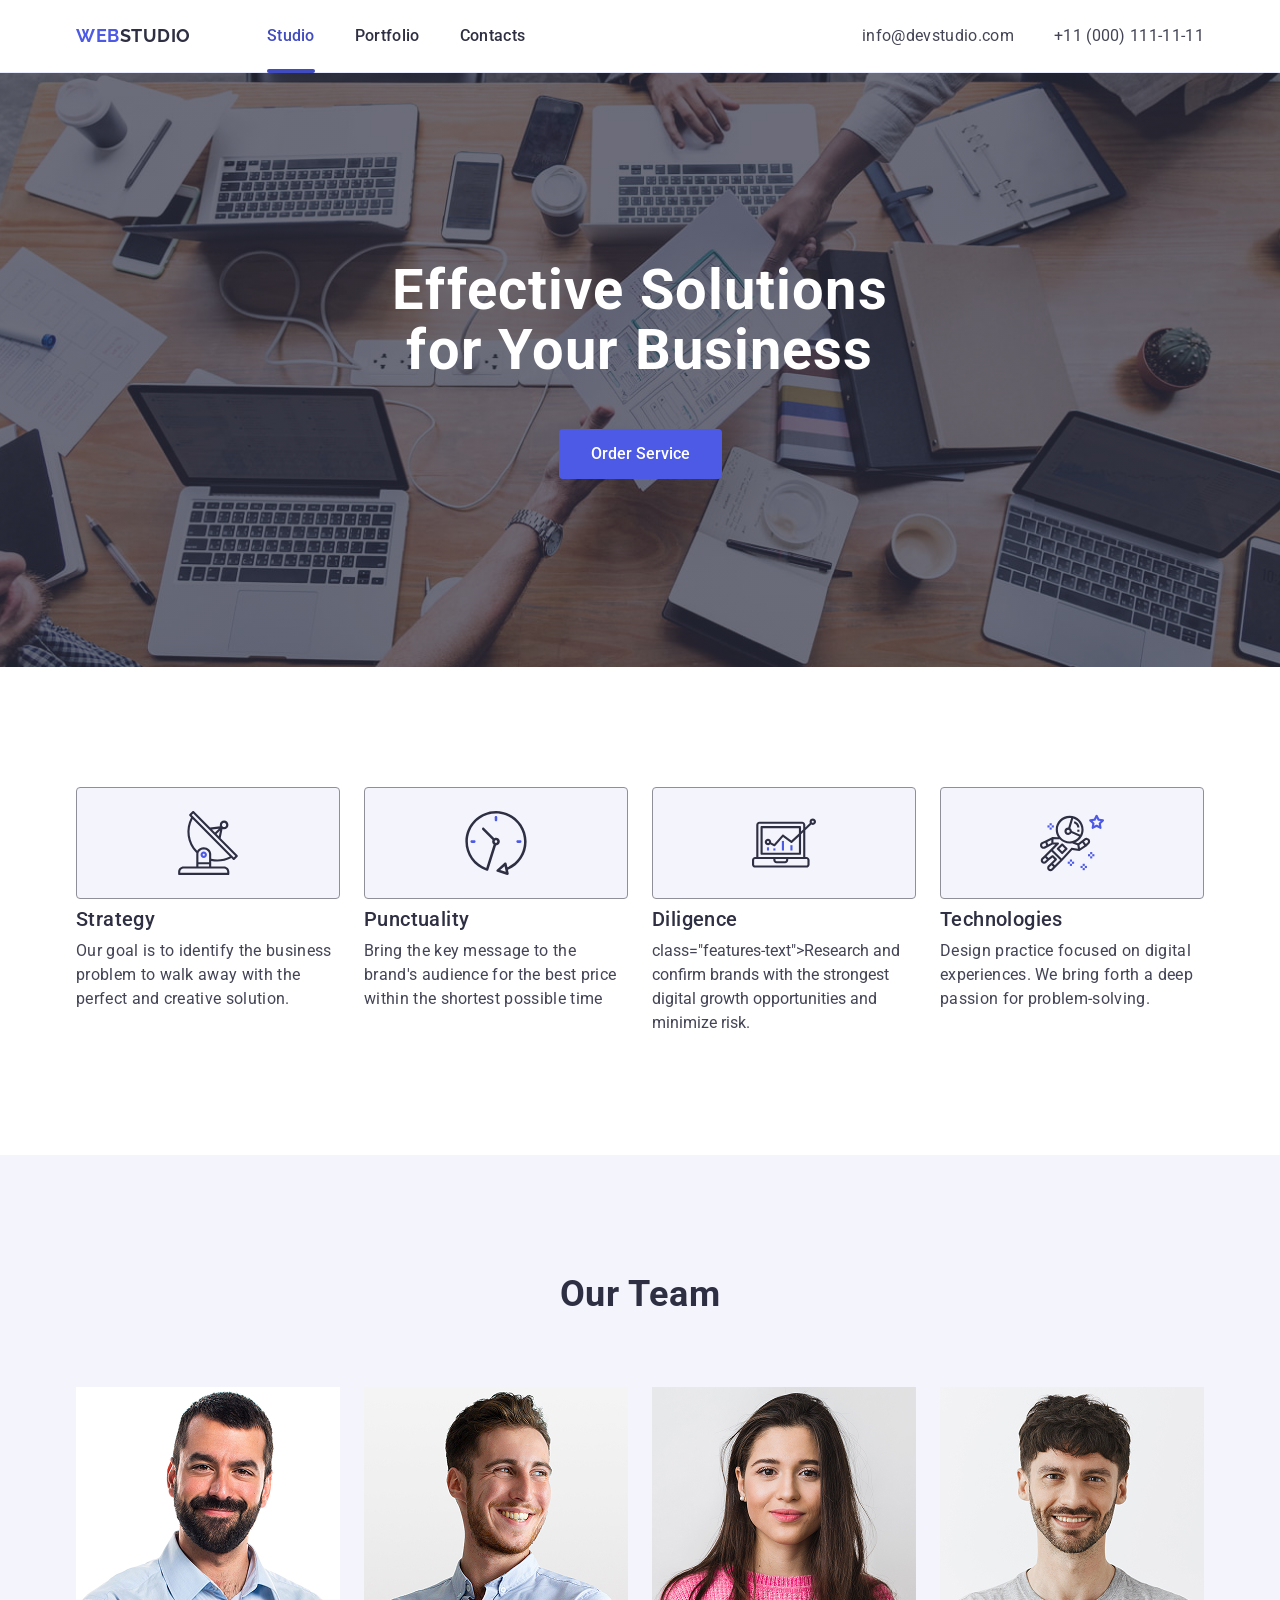
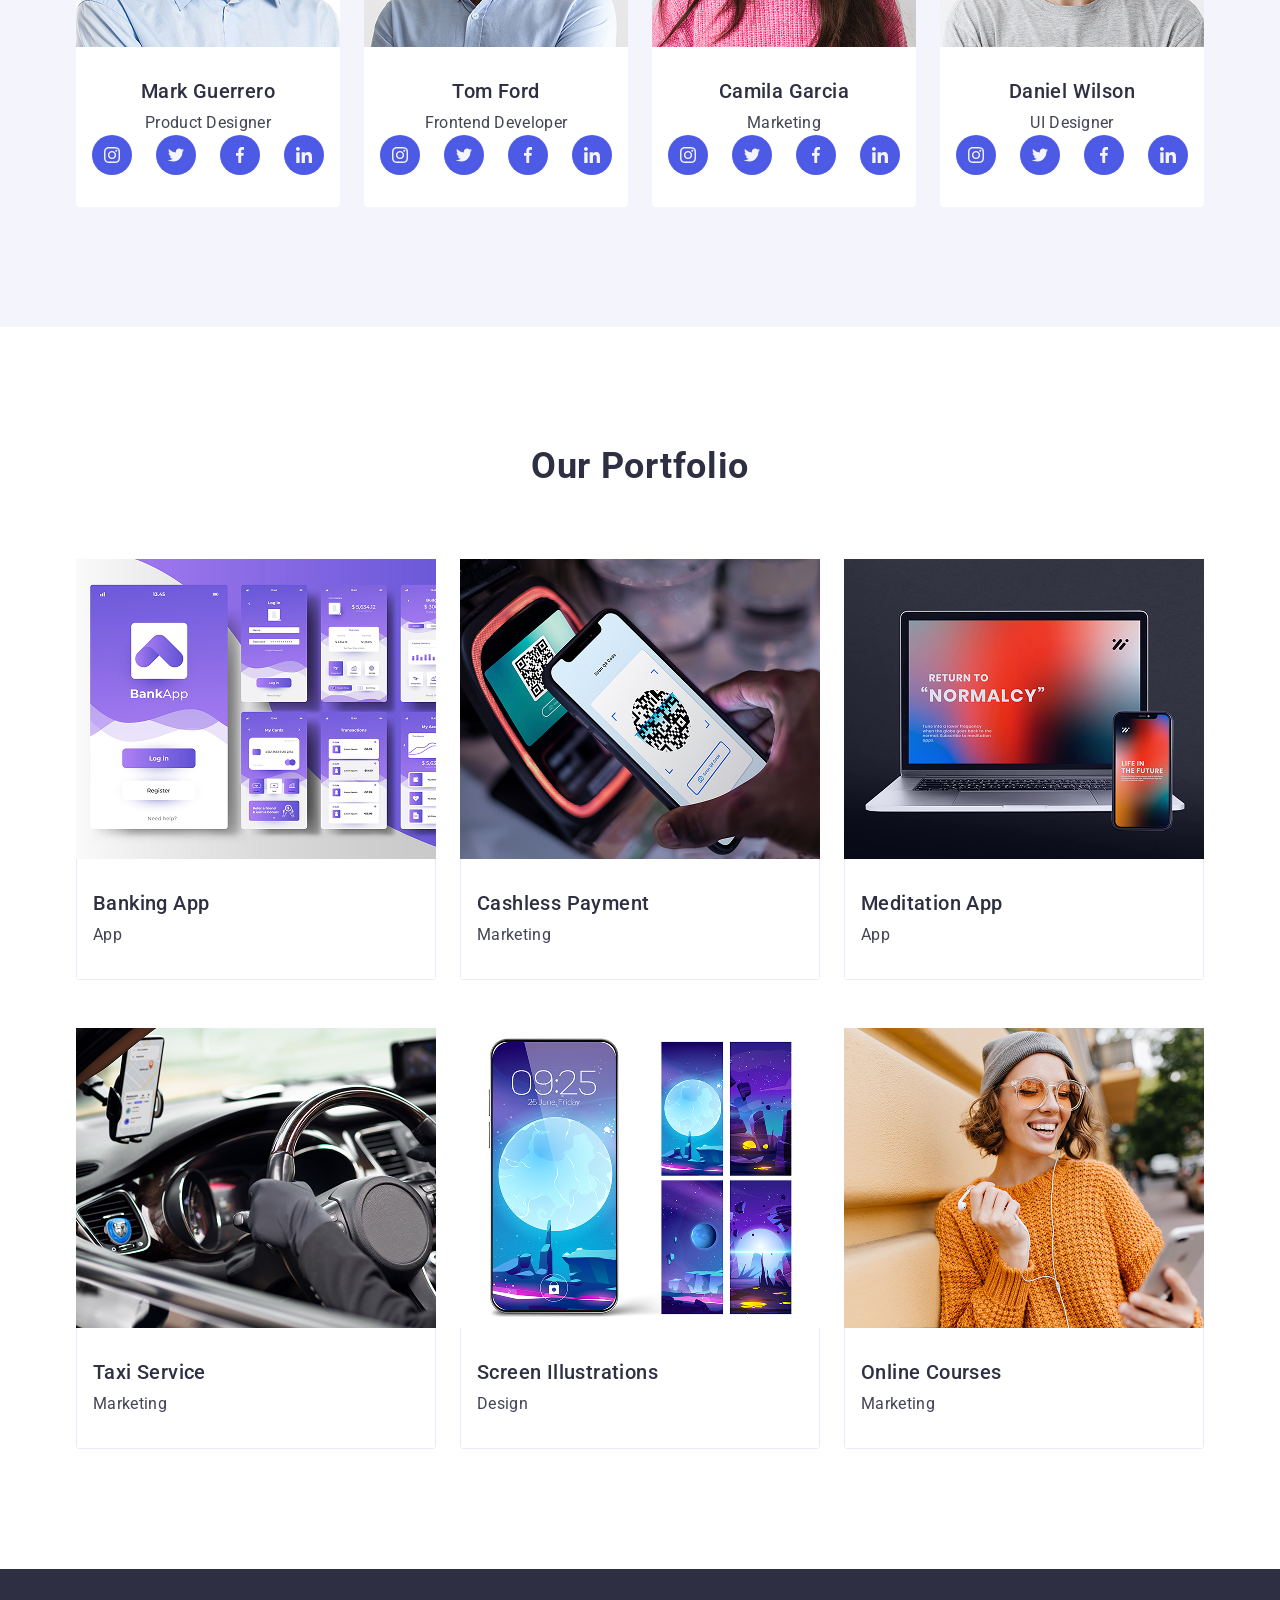
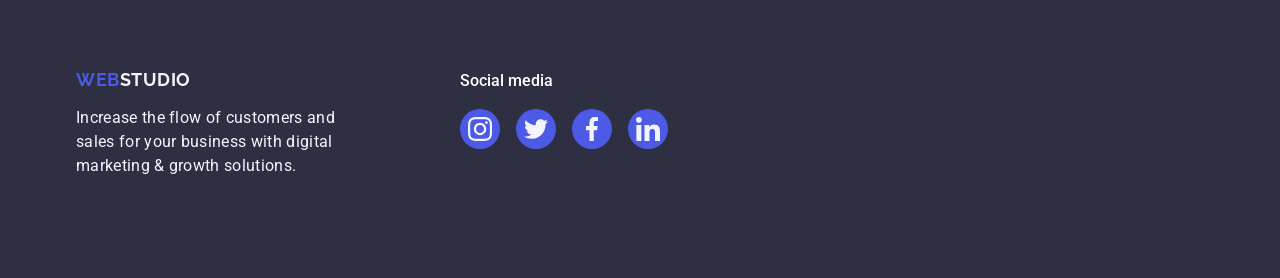
==== commit 2ffdbf27: "сделал основную часть" ====
--- a/index.html
+++ b/index.html
@@ -113,32 +113,32 @@
                                 <ul class="social-list">
                                     <li class="social-item">
                                         <a class="social-link" href="#">
-                                            <svg class="social-icon" width="24" height="24">
+                                            <svg class="social-icon" width="16" height="16">
+                                                <use href="./images/icons.svg#instagram"></use>
+                                            </svg>
+                                        </a>
+                                    </li>
+                                    
+                                    <li class="social-item">
+                                        <a class="social-link" href="#">
+                                            <svg class="social-icon" width="16" height="16">
+                                                <use href="../images/icons.svg#twitter"></use>
+                                            </svg>
+                                        </a>
+                                    </li>
+                                    
+                                    <li class="social-item">
+                                        <a class="social-link" href="#">
+                                            <svg class="social-icon" width="16" height="16">
+                                                <use href="../images/icons.svg#facebook"></use>
+                                            </svg>
+                                        </a>
+                                    </li>
+                                    
+                                    <li class="social-item">
+                                        <a class="social-link" href="#">
+                                            <svg class="social-icon" width="16" height="16">
                                                 <use href="../images/icons.svg#linkedin"></use>
-                                            </svg>
-                                        </a>
-                                    </li>
-                                
-                                    <li class="social-item">
-                                        <a class="social-link" href="#">
-                                            <svg class="social-icon" width="24" height="24">
-                                                <use href="../images/icons.svg#facebook"></use>
-                                            </svg>
-                                        </a>
-                                    </li>
-                                
-                                    <li class="social-item">
-                                        <a class="social-link" href="#">
-                                            <svg class="social-icon" width="24" height="24">
-                                                <use href="../images/icons.svg#twitter"></use>
-                                            </svg>
-                                        </a>
-                                    </li>
-                                
-                                    <li class="social-item">
-                                        <a class="social-link" href="#">
-                                            <svg class="social-icon" width="24" height="24">
-                                                <use href="./images/icons.svg#instagram"></use>
                                             </svg>
                                         </a>
                                     </li>
@@ -154,32 +154,32 @@
                                 <ul class="social-list">
                                     <li class="social-item">
                                         <a class="social-link" href="#">
-                                            <svg class="social-icon" width="24" height="24">
+                                            <svg class="social-icon" width="16" height="16">
+                                                <use href="./images/icons.svg#instagram"></use>
+                                            </svg>
+                                        </a>
+                                    </li>
+                                    
+                                    <li class="social-item">
+                                        <a class="social-link" href="#">
+                                            <svg class="social-icon" width="16" height="16">
+                                                <use href="../images/icons.svg#twitter"></use>
+                                            </svg>
+                                        </a>
+                                    </li>
+                                    
+                                    <li class="social-item">
+                                        <a class="social-link" href="#">
+                                            <svg class="social-icon" width="16" height="16">
+                                                <use href="../images/icons.svg#facebook"></use>
+                                            </svg>
+                                        </a>
+                                    </li>
+                                    
+                                    <li class="social-item">
+                                        <a class="social-link" href="#">
+                                            <svg class="social-icon" width="16" height="16">
                                                 <use href="../images/icons.svg#linkedin"></use>
-                                            </svg>
-                                        </a>
-                                    </li>
-                                
-                                    <li class="social-item">
-                                        <a class="social-link" href="#">
-                                            <svg class="social-icon" width="24" height="24">
-                                                <use href="../images/icons.svg#facebook"></use>
-                                            </svg>
-                                        </a>
-                                    </li>
-                                
-                                    <li class="social-item">
-                                        <a class="social-link" href="#">
-                                            <svg class="social-icon" width="24" height="24">
-                                                <use href="../images/icons.svg#twitter"></use>
-                                            </svg>
-                                        </a>
-                                    </li>
-                                
-                                    <li class="social-item">
-                                        <a class="social-link" href="#">
-                                            <svg class="social-icon" width="24" height="24">
-                                                <use href="./images/icons.svg#instagram"></use>
                                             </svg>
                                         </a>
                                     </li>
@@ -194,32 +194,32 @@
                                 <ul class="social-list">
                                     <li class="social-item">
                                         <a class="social-link" href="#">
-                                            <svg class="social-icon" width="24" height="24">
+                                            <svg class="social-icon" width="16" height="16">
+                                                <use href="./images/icons.svg#instagram"></use>
+                                            </svg>
+                                        </a>
+                                    </li>
+                                    
+                                    <li class="social-item">
+                                        <a class="social-link" href="#">
+                                            <svg class="social-icon" width="16" height="16">
+                                                <use href="../images/icons.svg#twitter"></use>
+                                            </svg>
+                                        </a>
+                                    </li>
+                                    
+                                    <li class="social-item">
+                                        <a class="social-link" href="#">
+                                            <svg class="social-icon" width="16" height="16">
+                                                <use href="../images/icons.svg#facebook"></use>
+                                            </svg>
+                                        </a>
+                                    </li>
+                                    
+                                    <li class="social-item">
+                                        <a class="social-link" href="#">
+                                            <svg class="social-icon" width="16" height="16">
                                                 <use href="../images/icons.svg#linkedin"></use>
-                                            </svg>
-                                        </a>
-                                    </li>
-                                
-                                    <li class="social-item">
-                                        <a class="social-link" href="#">
-                                            <svg class="social-icon" width="24" height="24">
-                                                <use href="../images/icons.svg#facebook"></use>
-                                            </svg>
-                                        </a>
-                                    </li>
-                                
-                                    <li class="social-item">
-                                        <a class="social-link" href="#">
-                                            <svg class="social-icon" width="24" height="24">
-                                                <use href="../images/icons.svg#twitter"></use>
-                                            </svg>
-                                        </a>
-                                    </li>
-                                
-                                    <li class="social-item">
-                                        <a class="social-link" href="#">
-                                            <svg class="social-icon" width="24" height="24">
-                                                <use href="./images/icons.svg#instagram"></use>
                                             </svg>
                                         </a>
                                     </li>
@@ -234,32 +234,32 @@
                                 <ul class="social-list">
                                     <li class="social-item">
                                         <a class="social-link" href="#">
-                                            <svg class="social-icon" width="24" height="24">
+                                            <svg class="social-icon" width="16" height="16">
+                                                <use href="./images/icons.svg#instagram"></use>
+                                            </svg>
+                                        </a>
+                                    </li>
+
+                                    <li class="social-item">
+                                        <a class="social-link" href="#">
+                                            <svg class="social-icon" width="16" height="16">
+                                                <use href="../images/icons.svg#twitter"></use>
+                                            </svg>
+                                        </a>
+                                    </li>
+                                    
+                                    <li class="social-item">
+                                        <a class="social-link" href="#">
+                                            <svg class="social-icon" width="16" height="16">
+                                                <use href="../images/icons.svg#facebook"></use>
+                                            </svg>
+                                        </a>
+                                    </li>
+                                    
+                                    <li class="social-item">
+                                        <a class="social-link" href="#">
+                                            <svg class="social-icon" width="16" height="16">
                                                 <use href="../images/icons.svg#linkedin"></use>
-                                            </svg>
-                                        </a>
-                                    </li>
-                                
-                                    <li class="social-item">
-                                        <a class="social-link" href="#">
-                                            <svg class="social-icon" width="24" height="24">
-                                                <use href="../images/icons.svg#facebook"></use>
-                                            </svg>
-                                        </a>
-                                    </li>
-                                
-                                    <li class="social-item">
-                                        <a class="social-link" href="#">
-                                            <svg class="social-icon" width="24" height="24">
-                                                <use href="../images/icons.svg#twitter"></use>
-                                            </svg>
-                                        </a>
-                                    </li>
-                                
-                                    <li class="social-item">
-                                        <a class="social-link" href="#">
-                                            <svg class="social-icon" width="24" height="24">
-                                                <use href="./images/icons.svg#instagram"></use>
                                             </svg>
                                         </a>
                                     </li>
@@ -278,42 +278,72 @@
             <div class="portfolio-container">
                 <ul class="portfolio-list">
                     <li class="portfolio-card">
-                        <img class="portfolio-img" src="./images/BankingApp.jpg" width="360" height="300" alt="Banking App" />
+                        <div class="portfolio-box">
+                            <img class="portfolio-img" src="./images/BankingApp.jpg" width="360" height="300" alt="Banking App" />
+                            <p class="portfolio-overlay">14 Stylish and User-Friendly App Design Concepts · Task Manager App · Calorie Tracker App · Exotic Fruit Ecommerce
+                                App · Cloud Storage App
+                            </p>
+                        </div>
                         <div class="portfolio-info">
                             <h3 class="portfolio-title">Banking App</h3>
                             <p class="portfolio-category">App</p>
                         </div>
                     </li>
                     <li class="portfolio-card">
-                        <img class="portfolio-img" src="./images/CashlessPayment.jpg" width="360" height="300" alt="Cashless Payment" />
+                        <div class="portfolio-box">
+                            <img class="portfolio-img" src="./images/CashlessPayment.jpg" width="360" height="300" alt="Cashless Payment" />
+                            <p class="portfolio-overlay">14 Stylish and User-Friendly App Design Concepts · Task Manager App · Calorie Tracker App · Exotic Fruit Ecommerce
+                                App · Cloud Storage App
+                            </p>
+                        </div>
                         <div class="portfolio-info">
                             <h3 class="portfolio-title">Cashless Payment</h3>
                             <p class="portfolio-category">Marketing</p>
                         </div>
                     </li>
                     <li class="portfolio-card">
-                        <img class="portfolio-img" src="./images/MeditationApp.jpg" width="360" height="300" alt="Meditation App" />
+                        <div class="portfolio-box">
+                            <img class="portfolio-img" src="./images/MeditationApp.jpg" width="360" height="300" alt="Meditation App" />
+                            <p class="portfolio-overlay">14 Stylish and User-Friendly App Design Concepts · Task Manager App · Calorie Tracker App · Exotic Fruit Ecommerce
+                                App · Cloud Storage App
+                            </p>
+                        </div>
                         <div class="portfolio-info">
                             <h3 class="portfolio-title">Meditation App</h3>
                             <p class="portfolio-category">App</p>
                         </div>
                     </li>
                     <li class="portfolio-card">
-                        <img class="portfolio-img" src="./images/TaxiService.jpg" width="360" height="300" alt="Taxi Service" />
+                        <div class="portfolio-box">
+                            <img class="portfolio-img" src="./images/TaxiService.jpg" width="360" height="300" alt="Taxi Service" />
+                            <p class="portfolio-overlay">14 Stylish and User-Friendly App Design Concepts · Task Manager App · Calorie Tracker App · Exotic Fruit Ecommerce
+                                App · Cloud Storage App
+                            </p>
+                        </div>
                         <div class="portfolio-info">
                             <h3 class="portfolio-title">Taxi Service</h3>
                             <p class="portfolio-category">Marketing</p>
                         </div>
                     </li>
                     <li class="portfolio-card">
-                        <img class="portfolio-img" src="./images/ScreenIllustrations.jpg" width="360" height="300" alt="Screen Illustrations" />
+                        <div class="portfolio-box">
+                            <img class="portfolio-img" src="./images/ScreenIllustrations.jpg" width="360" height="300" alt="Screen Illustrations" />
+                            <p class="portfolio-overlay">14 Stylish and User-Friendly App Design Concepts · Task Manager App · Calorie Tracker App · Exotic Fruit Ecommerce
+                                App · Cloud Storage App
+                            </p>
+                        </div>
                         <div class="portfolio-info">
                             <h3 class="portfolio-title">Screen Illustrations</h3>
                             <p class="portfolio-category">Design</p>
                         </div>
                     </li>
                     <li class="portfolio-card">
-                        <img class="portfolio-img" src="./images/OnlineCourses.jpg" width="360" height="300" alt="Online Courses" />
+                        <div class="portfolio-box">
+                            <img class="portfolio-img" src="./images/OnlineCourses.jpg" width="360" height="300" alt="Online Courses" />
+                        <p class="portfolio-overlay">14 Stylish and User-Friendly App Design Concepts · Task Manager App · Calorie Tracker App · Exotic Fruit Ecommerce App ·
+                            Cloud Storage App
+                            </p>
+                        </div>
                         <div class="portfolio-info">
                             <h3 class="portfolio-title">Online Courses</h3>
                             <p class="portfolio-category">Marketing</p>
@@ -327,13 +357,49 @@
     </main>
     <footer id="footer" class="footer-page">
         <div class="footer-container container">
-        <a class="logo-bottom" href="./index.html">
-            <span class="accent">WEB</span>STUDIO
-        </a>
-        <p class="bottom-paragraph">Increase the flow of customers and sales for your business with digital marketing & growth solutions.</p>
-        </div>
-        <div>
-            <p>Social media</p>
+            <div class="footer-left">
+                <a class="logo-bottom" href="./index.html">
+                    <span class="accent">WEB</span>STUDIO
+                </a>
+                <p class="bottom-paragraph">Increase the flow of customers and sales for your business with digital marketing &
+                    growth solutions.</p>
+            </div>
+            <div class="footer-right">
+                <p class="footer-social-title">Social media</p>
+                <ul class="social-list-footer">
+                    <li class="social-item-footer">
+                        <a class="social-link-footer" href="#">
+                            <svg class="social-icon-footer" width="24" height="24">
+                                <use href="./images/icons.svg#instagram"></use>
+                            </svg>
+                        </a>
+                    </li>
+                
+                    <li class="social-item-footer">
+                        <a class="social-link-footer" href="#">
+                            <svg class="social-icon-footer" width="24" height="24">
+                                <use href="../images/icons.svg#twitter"></use>
+                            </svg>
+                        </a>
+                    </li>
+                    
+                    <li class="social-item-footer">
+                        <a class="social-link-footer" href="#">
+                            <svg class="social-icon-footer" width="24" height="24">
+                                <use href="../images/icons.svg#facebook"></use>
+                            </svg>
+                        </a>
+                    </li>
+                
+                    <li class="social-item-footer">
+                        <a class="social-link-footer" href="#">
+                            <svg class="social-icon-footer" width="24" height="24">
+                                <use href="../images/icons.svg#linkedin"></use>
+                            </svg>
+                        </a>
+                    </li>
+                </ul>
+            </div>
         </div>
     </footer>
 </body>
--- a/css/styles.css
+++ b/css/styles.css
@@ -5,6 +5,7 @@
     line-height: 1.5;
     background-color: #fff;
 }
+
 /* ======= RESET=======*/
 ul,
 ol {
@@ -16,23 +17,29 @@
 h1, h2, h3, h4, h5, h6, p {
     margin: 0;
 }
+
 .section {
     padding: 120px 0;
 }
+
 .header-container {
     display: flex;
     align-items: center;
 }
+
+
 .page-header {
     border-bottom: 1px solid #e7e9fc;
     box-shadow: 0 1px 6px 0 rgba(46, 47, 66, 0.08), 0 1px 1px 0 rgba(46, 47, 66, 0.16), 0 2px 1px 0 rgba(46, 47, 66, 0.08);
 }
+
 /*======common======*/
 .container {
     max-width: 1158px;
     padding: 0 15px;
     margin: 0 auto;
 }
+
 /* ====== LOGO (HEADER & FOOTER) ====== */
 .logo {
     font-family: "Raleway", sans-serif;
@@ -45,23 +52,28 @@
     padding: 24px 0;
     margin-right: 76px;
 }
+
 .accent {
     color: #4D5AE5;
 }
+
 .footer-logo-accent {
     color: #4D5AE5;
 }
+
 /* ====== NAV LINKS ====== */
 .nav {
     display: flex;
     align-items: center;
     margin-right: auto;
 }
+
 .nav-list {
     display: flex;
     align-items: center;
     gap: 40px;
 }
+
 .nav-link {
     display: block;
     padding: 24px 0;
@@ -73,14 +85,17 @@
     line-height: 1.5;
     transition: color 250ms cubic-bezier(0.4, 0, 0.2, 1);
 }
+
 .nav-link:hover,
 .nav-link:focus,
 .nav-link.current {
     color: #404BBF;
 }
+
 .nav-link.current {
     position: relative;
 }
+
 .nav-link.current::after {
     content: '';
     position: absolute;
@@ -99,6 +114,7 @@
     align-items: center;
     gap: 40px;
 }
+
 .contact-link {
     display: block;
     padding: 24px 0;
@@ -109,13 +125,16 @@
     line-height: 1.5;
     transition: color 250ms cubic-bezier(0.4, 0, 0.2, 1);
 }
+
 .contact-link:hover,
 .contact-link:focus {
     color: #404BBF;
 }
+
 .contacts-personnel {
     font-style: normal;
 }
+
 /* ====== HERO ====== */
 .hero {
     max-width: 1440px;
@@ -131,6 +150,7 @@
     background-position: center;
     background-size: cover;
 }
+
 .intro {
     padding: 0;
     text-align: center;
@@ -138,6 +158,7 @@
     flex-direction: column;
     align-items: center;
 }
+
 .intro-title {
     max-width: 496px;
     padding: 0;
@@ -147,6 +168,7 @@
     letter-spacing: 0.02em;
     line-height: 1.07;
 }
+
 .intro-button {
     padding: 16px 32px;
     border-radius: 4px;
@@ -157,14 +179,17 @@
     font-weight: 500;
     cursor: pointer;
 }
+
 .intro-button:hover,
 .intro-button:focus {
     background-color: #404BBF;
 }
+
 /* ====== FEATURES ====== */
 .icon {
     fill
 }
+
 .visually-hidden {
     position: absolute;
     width: 1px;
@@ -177,10 +202,12 @@
     clip: rect(0 0 0 0);
     overflow: hidden;
 }
+
 .features-list {
     display: flex;
     gap: 24px;
 }
+
 .features-item-box {
     border: 1px solid #8E8F99;
     border-radius: 4px;
@@ -192,13 +219,16 @@
     background-color: #F4F4FD;
     margin-bottom: 8px;
 }
+
 .features-item {
     width: calc((100% - 72px) / 4);
 }
+
 .our-team,
 .team-portfolio {
     color: #2E2F42;
 }
+
 .features-title {
     font-size: 20px;
     font-weight: 500;
@@ -207,12 +237,14 @@
     letter-spacing: 0.02em;
     line-height: 1.2;
 }
+
 .features-text {
     font-size: 16px;
     color: #434455;
     letter-spacing: 0.02em;
     line-height: 1.5;
 }
+
 /* ====== TEAM ====== */
 .team-list {
     display: flex;
@@ -220,14 +252,17 @@
     margin: 0;
     padding: 0;
 }
+
 .team {
     background-color: #f4f4fd;
 }
+
 .team-container {
     display: flex;
     justify-content: center;
     width: 100%;
 }
+
 .team-card {
     background-color: #ffffff;
     text-align: center;
@@ -238,9 +273,11 @@
     border-radius: 0 0 4px 4px;
     overflow: hidden;
 }
+
 .team-name {
     padding: 32px 16px;
 }
+
 .our-team {
     text-align: center;
     padding: 0 0 72px 0;
@@ -249,6 +286,7 @@
     letter-spacing: 0.02em;
     line-height: 1.11;
 }
+
 .name {
     text-align: center;
     margin-bottom: 8px;
@@ -258,6 +296,7 @@
     letter-spacing: 0.02em;
     line-height: 1.2;
 }
+
 .specialty {
     text-align: center;
     font-size: 16px;
@@ -265,6 +304,7 @@
     letter-spacing: 0.02em;
     line-height: 1.5;
 }
+
 .social-list {
     display: flex;
     gap: 24px;
@@ -285,40 +325,70 @@
     transition: background-color 250ms ease;
 }
 
-.social-link:hover,
-.social-link:focus {
+.social-link:hover, .social-link:focus {
     background-color: #404BBF;
 }
 
 .social-icon {
     fill: #F4F4FD;
 }
+
 /* ====== PORTFOLIO ====== */
 .portfolio-list {
     display: flex;
     flex-wrap: wrap;
     gap: 48px 24px;
 }
+
 .portfolio-card{
     width: calc((100% - 48px) / 3);
     background-color: #fff;
     border-radius: 0 0 4px 4px;
     overflow: hidden;
     cursor: pointer;
-}
+    transition: box-shadow 250ms ease;
+}
+
+.portfolio-box {
+    position: relative;
+    overflow: hidden;
+}
+
 .portfolio-info {
     padding: 32px 16px;
     border: 1px solid #e7e9fc;
     border-top: none;
 }
+
+.portfolio-overlay {
+    position: absolute;
+    top: 0;
+    left: 0;
+    width: 100%;
+    height: 100%;
+    padding: 40px 32px;
+    background-color: rgba(77, 90, 229, 0.8);
+    color: #F4F4FD;
+    transform: translateY(100%);
+    transition: transform 250ms cubic-bezier(0.4, 0, 0.2, 1);
+}
+
+.portfolio-card:hover .portfolio-overlay {
+    transform: translateY(0);
+}
+
 .portfolio-card:hover {
-    box-shadow: 0px 2px 8px rgba(46, 47, 66, 0.08),
-        0px 1px 3px rgba(46, 47, 66, 0.16);
-}
+    box-shadow:
+        0px 1px 6px rgba(46, 47, 66, 0.08),
+        0px 1px 1px rgba(46, 47, 66, 0.16),
+        0px 2px 1px rgba(46, 47, 66, 0.08);
+}
+
 .team-photo,
 .portfolio-img {
     display: block;
 }
+
 .team-portfolio {
     text-align: center;
     padding: 0 0 72px 0;
@@ -326,6 +396,7 @@
     letter-spacing: 0.02em;
     line-height: 1.11;
 }
+
 .portfolio-title {
     font-size: 20px;
     font-weight: 500;
@@ -334,23 +405,26 @@
     line-height: 1.2;
     margin-bottom: 8px;
 }
+
 .portfolio-category {
     font-size: 16px;
     color: #434455;
     letter-spacing: 0.02em;
     line-height: 1.5;
 }
+
 /* ====== FOOTER ====== */
 .footer-page {
     background-color: #2E2F42;
     padding: 100px 0;
 }
+
 .footer-container {
-    gap: 16px;
-    display: flex;
-    flex-direction: column;
+    gap: 120px;
+    display: flex;
     align-items: flex-start;
 }
+
 .logo-bottom {
     font-family: "Raleway", sans-serif;
     font-size: 18px;
@@ -360,12 +434,76 @@
     text-decoration: none;
     color: #f4f4fd;
     display: inline-block;
-    margin-bottom: 0;
-}
+    margin-bottom: 16px;
+}
+
 .bottom-paragraph {
     max-width: 264px;
     color: #f4f4fd;
     font-size: 16px;
     line-height: 1.5;
     letter-spacing: 0.02em;
+}
+
+.footer-left {
+    max-width: 264px;
+}
+
+.footer-right {
+    display: flex;
+    flex-direction: column;
+}
+
+.social-list-footer {
+    font-family: ;
+    font-weight: 500;
+    font-size: 16px;
+    line-height: 150%;
+    letter-spacing: 0.02em;
+    color: #ffffff;
+    display: flex;
+    gap: 16px;
+    justify-content: center;
+    padding: 0;
+    margin: 0;
+    list-style: none;
+}
+
+.social-link-footer {
+    width: 40px;
+    height: 40px;
+    background-color: #4D5AE5;
+    border-radius: 50%;
+    display: flex;
+    align-items: center;
+    justify-content: center;
+    transition:background-color 250ms cubic-bezier(0.4, 0, 0.2, 1),
+    fill 250ms cubic-bezier(0.4, 0, 0.2, 1);
+}
+
+.footer-social-title {
+    color: #ffffff;
+    font-size: 16px;
+    font-weight: 500;
+    margin-bottom: 16px;
+}
+
+.social-icon-footer {
+    fill: #F4F4FD;
+    transition: fill 250ms cubic-bezier(0.4, 0, 0.2, 1);
+}
+
+.social-link-footer:hover,
+.social-link-footer:focus {
+    background-color: #2ecc71;
+}
+
+.social-icon-footer {
+    fill: #F4F4FD;
+    transition: fill 250ms cubic-bezier(0.4, 0, 0.2, 1);
+}
+
+.social-link-footer:hover .social-icon-footer,
+.social-link-footer:focus .social-icon-footer {
+    fill: #ffffff;
 }
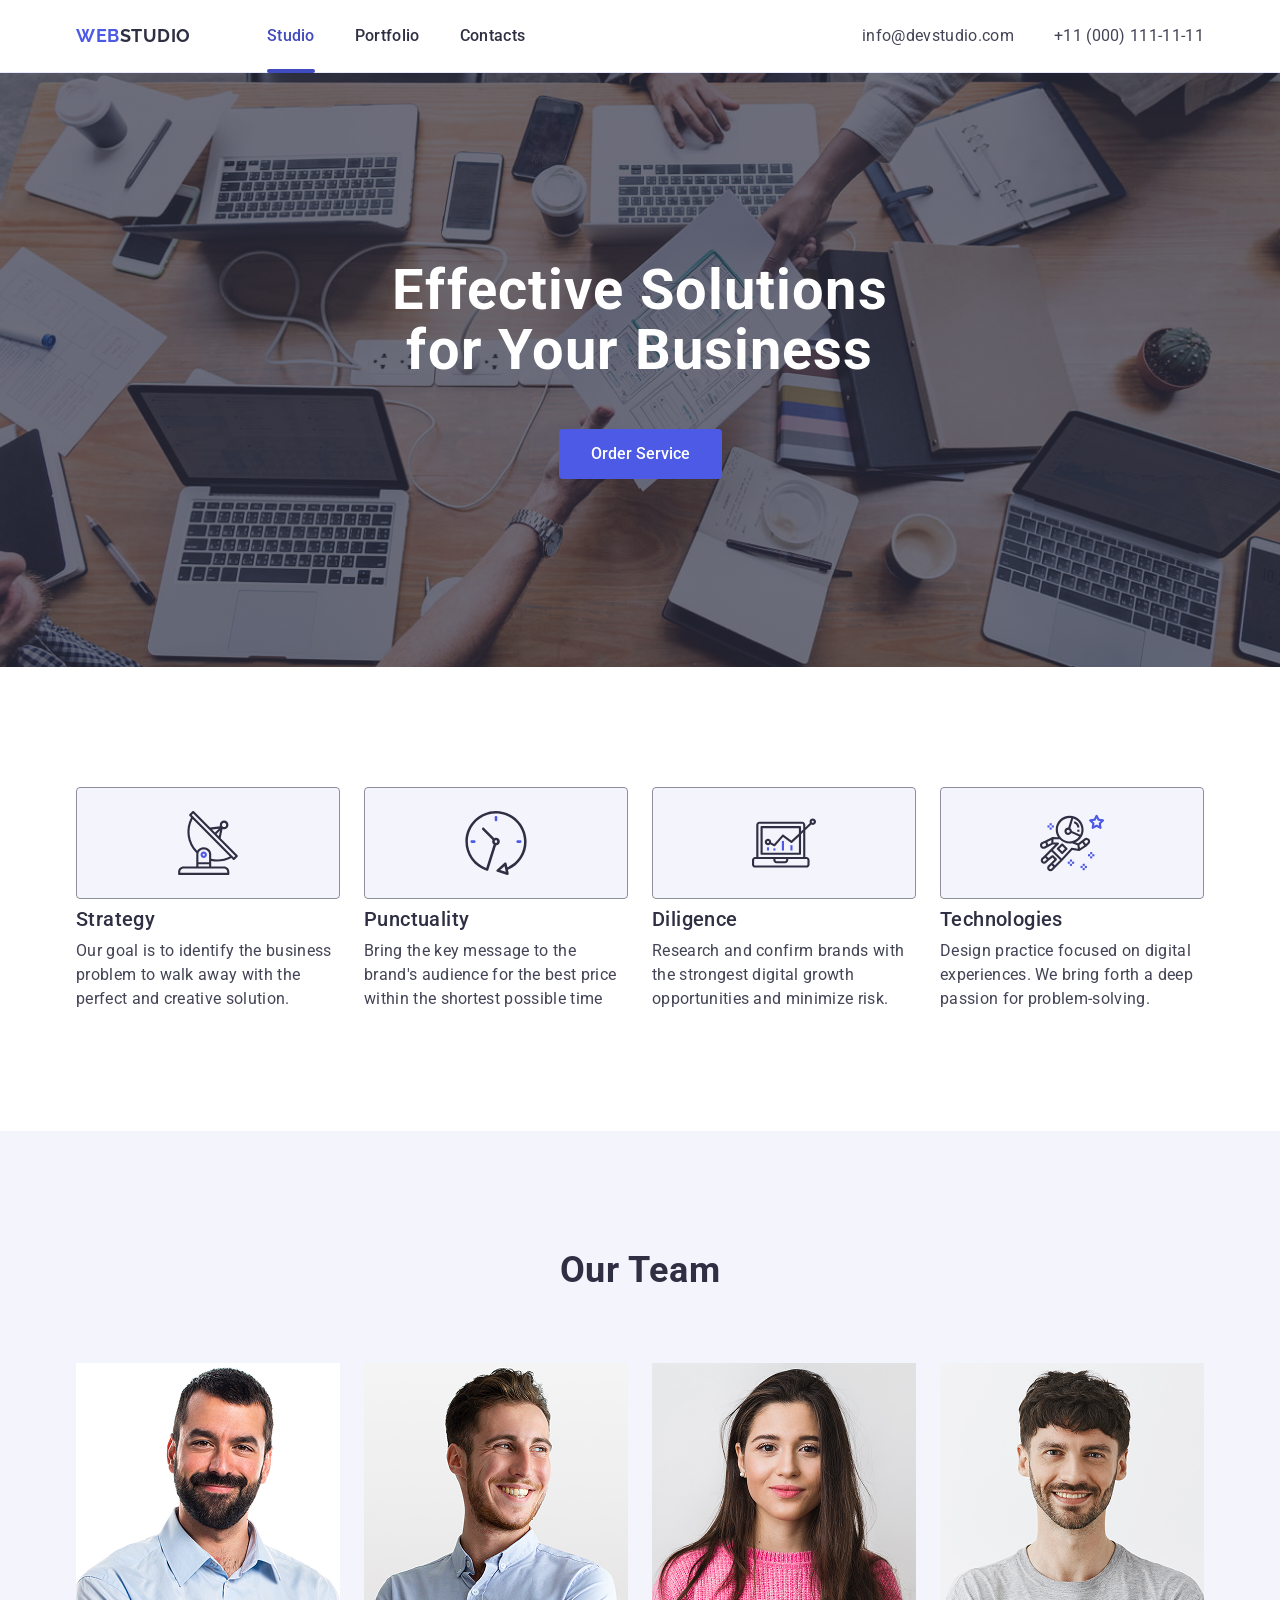
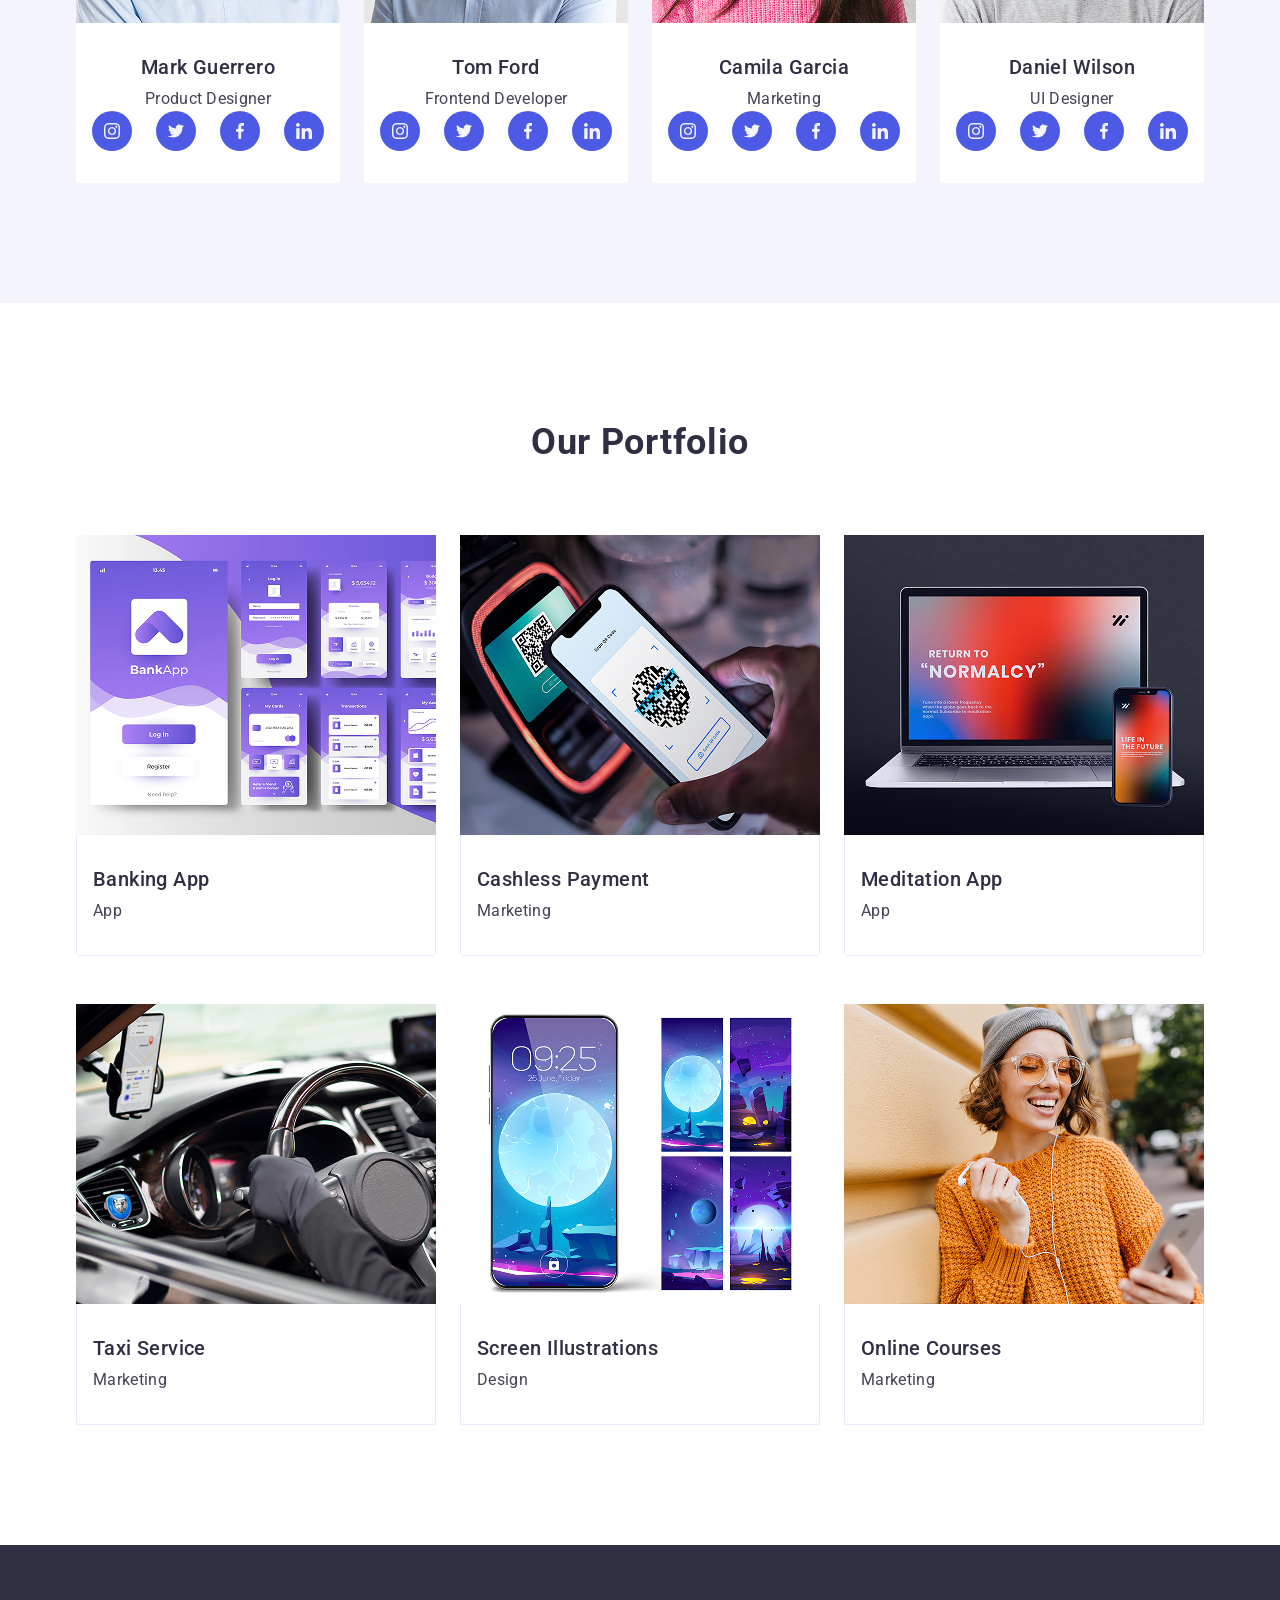
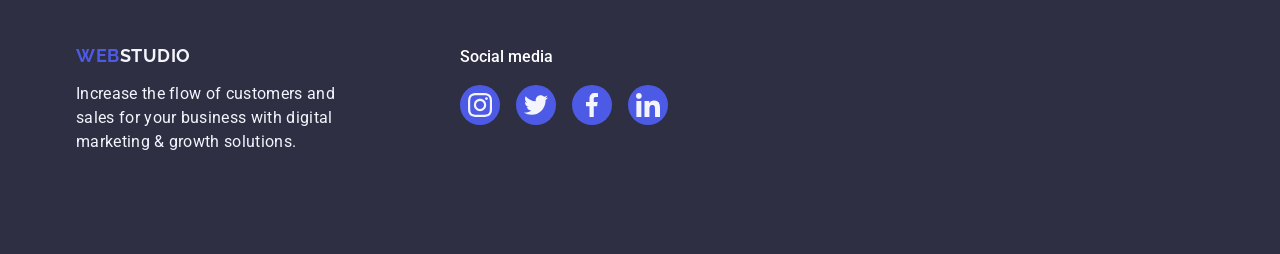
==== commit 32f6dbda: "готова к проверке" ====
--- a/index.html
+++ b/index.html
@@ -79,7 +79,7 @@
                             </svg>
                         </div>
                         <h3 class="features-title">Diligence</h3>
-                        <p>class="features-text">Research and confirm brands with the strongest digital growth opportunities and
+                        <p class="features-text">Research and confirm brands with the strongest digital growth opportunities and
                             minimize
                             risk.
                         </p>
--- a/css/styles.css
+++ b/css/styles.css
@@ -367,10 +367,14 @@
     width: 100%;
     height: 100%;
     padding: 40px 32px;
-    background-color: rgba(77, 90, 229, 0.8);
+    background-color: rgba(77, 90, 229, 1);
     color: #F4F4FD;
     transform: translateY(100%);
     transition: transform 250ms cubic-bezier(0.4, 0, 0.2, 1);
+    z-index: 2;
+    display: block;
+    margin: 0;
+    line-height: 1.5;
 }
 
 .portfolio-card:hover .portfolio-overlay {
@@ -384,9 +388,16 @@
         0px 2px 1px rgba(46, 47, 66, 0.08);
 }
 
-.team-photo,
+.team-photo {
+    display: block;
+}
+
 .portfolio-img {
     display: block;
+    width: 100%;
+    height: auto;
+    position: relative;
+    z-index: 1;
 }
 
 .team-portfolio {
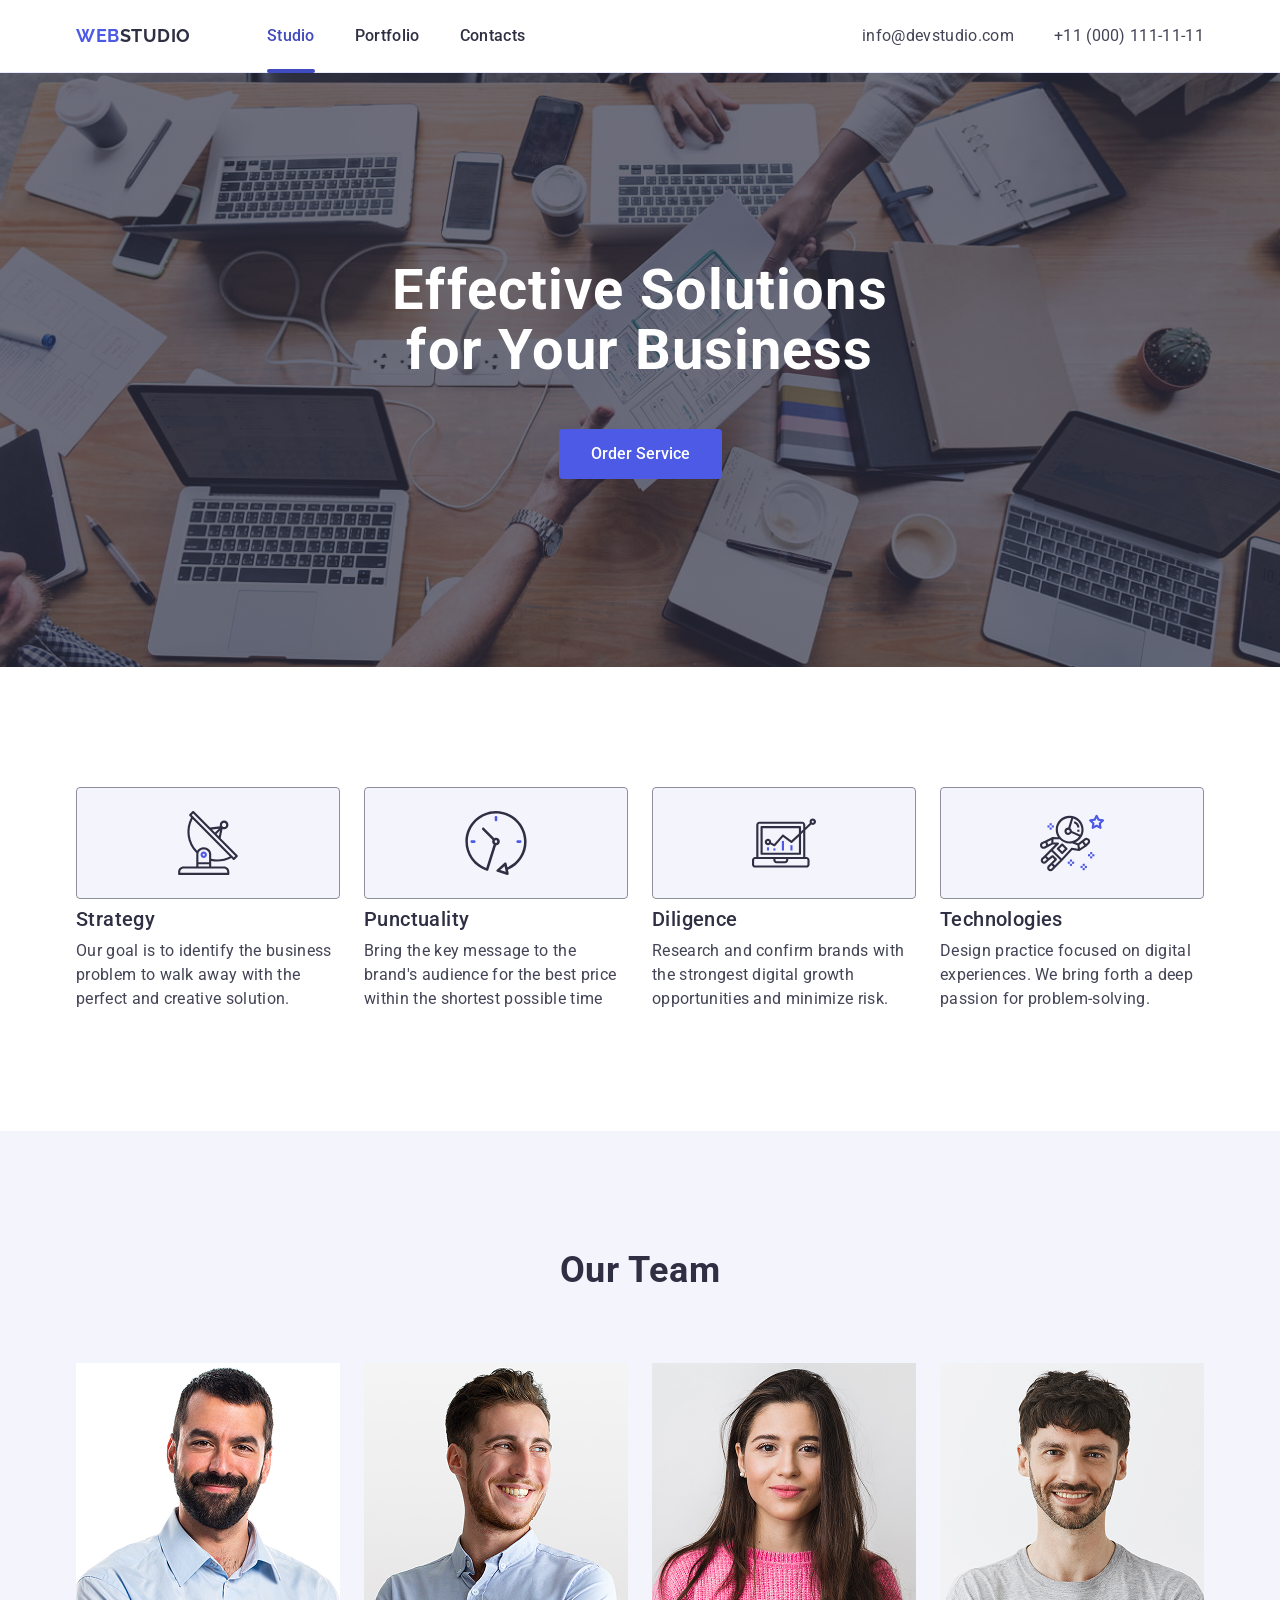
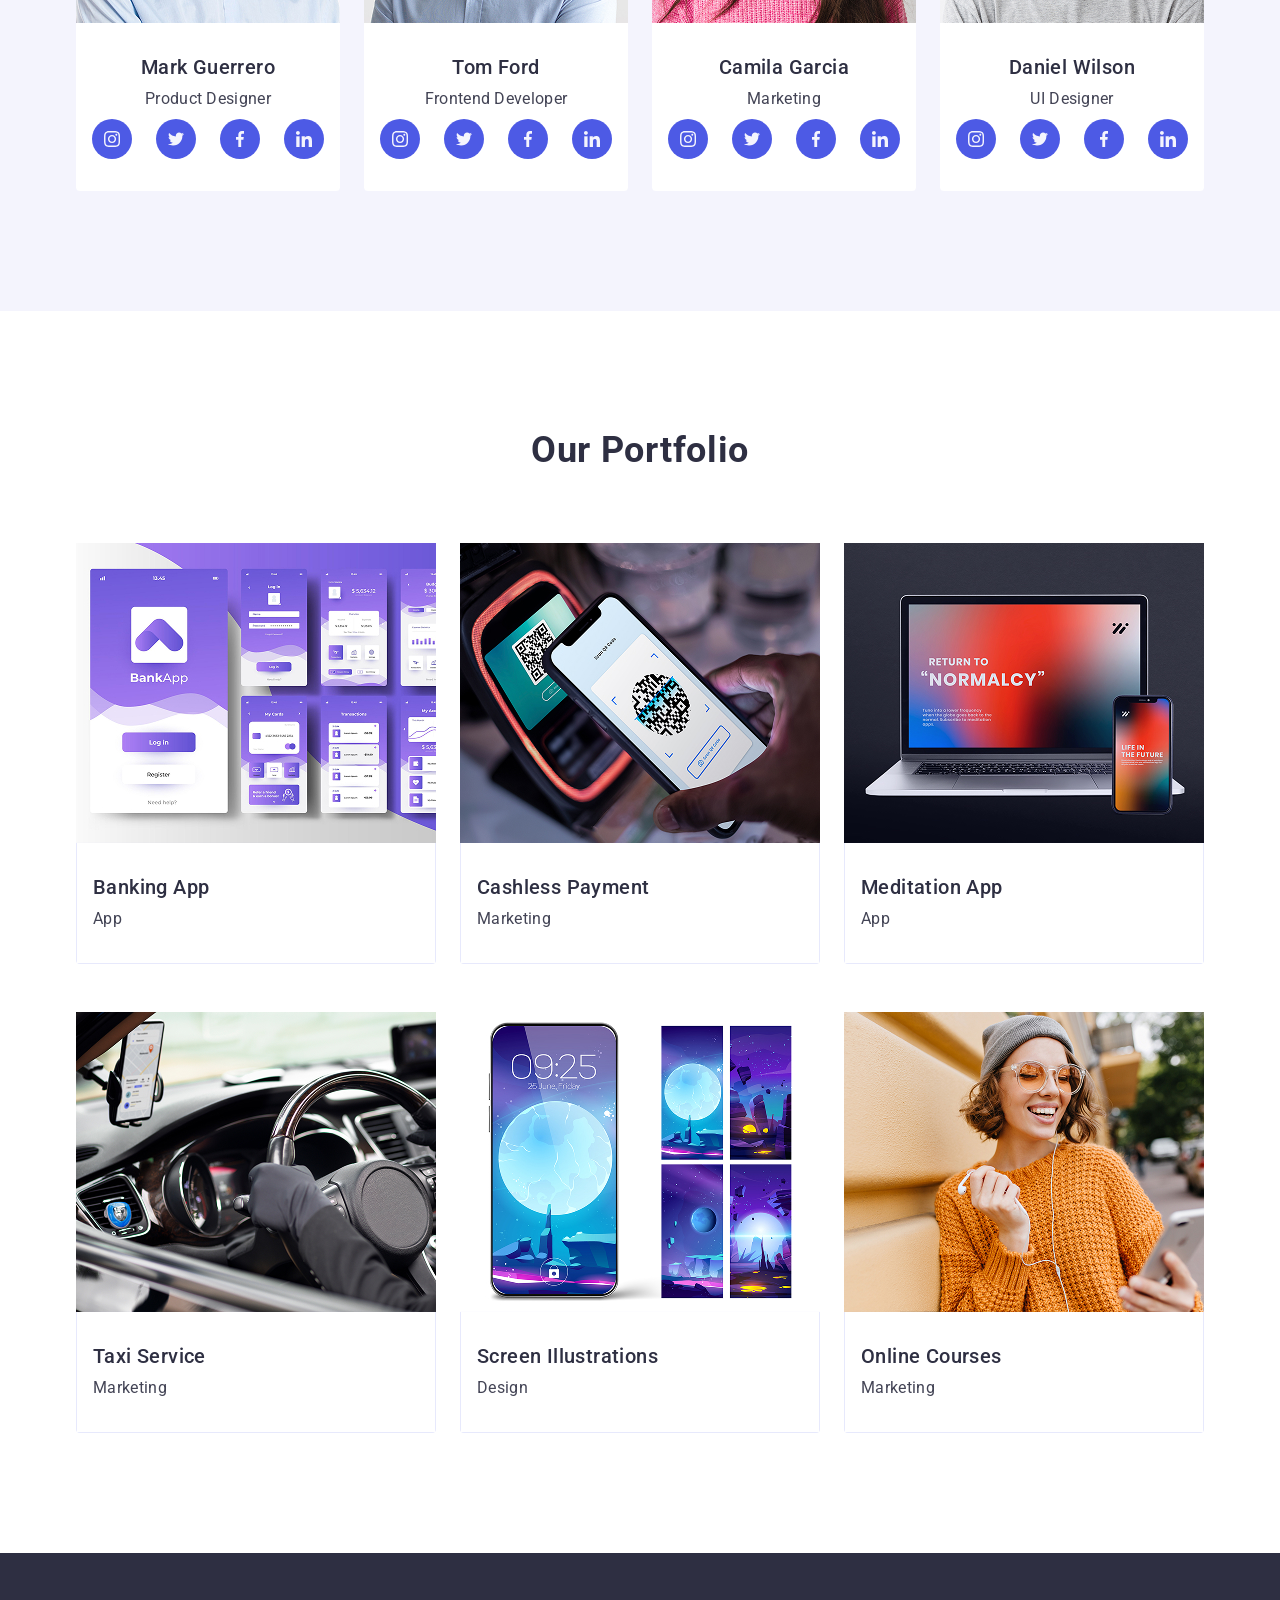
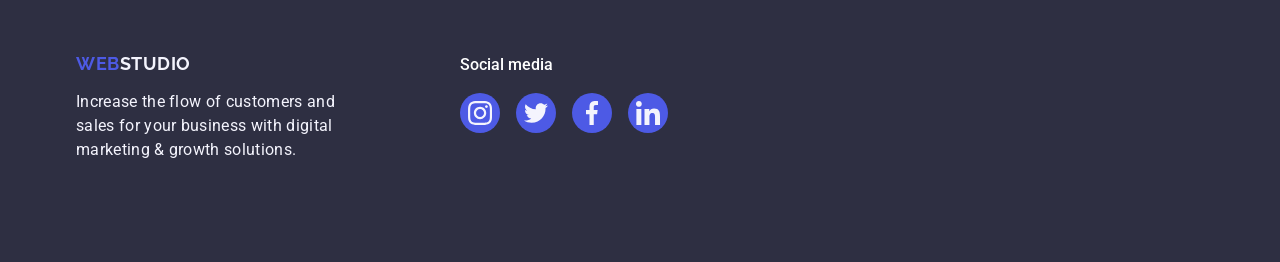
==== commit 4668a2a0: "сделал проверку перед сдачей" ====
--- a/index.html
+++ b/index.html
@@ -44,13 +44,13 @@
 
        <!-- Features Section -->
     <section class="section">
-        <div class ="container">
+        <div class="container">
             <h2 class="visually-hidden">Our Features</h2>
                 <ul class="features-list">
                     <li class="features-item">
                         <div class="features-item-box">
                             <svg class="icon" width="64" height="64">
-                                <use href="../images/icons.svg#antenna"></use>
+                                <use href="./images/icons.svg#antenna"></use>
                             </svg>
                         </div>
                         <h3 class="features-title">Strategy</h3>
@@ -61,7 +61,7 @@
                     <li class="features-item">
                         <div class="features-item-box">
                             <svg class="icon" width="64" height="64">
-                                <use href="../images/icons.svg#clock"></use>
+                                <use href="./images/icons.svg#clock"></use>
                             </svg>
                         </div>
                         <h3 class="features-title">Punctuality</h3>
@@ -75,7 +75,7 @@
                     <li class="features-item">
                         <div class="features-item-box">
                             <svg class="icon" width="64" height="64">
-                                <use href="../images/icons.svg#diagram"></use>
+                                <use href="./images/icons.svg#diagram"></use>
                             </svg>
                         </div>
                         <h3 class="features-title">Diligence</h3>
@@ -87,7 +87,7 @@
                     <li class="features-item">
                         <div class="features-item-box">
                             <svg class="icon" width="64" height="64">
-                                <use href="../images/icons.svg#astronaut"></use>
+                                <use href="./images/icons.svg#astronaut"></use>
                             </svg>
                         </div>
                         <h3 class="features-title">Technologies</h3>
@@ -106,7 +106,7 @@
                 <div class="team-container">
                     <ul class="team-list">
                         <li class="team-card">
-                            <img class="team-photo" src="../images/MarkGuerrero.jpg" width="264" height="260" alt="Mark Guerrero" />
+                            <img class="team-photo" src="./images/MarkGuerrero.jpg" width="264" height="260" alt="Mark Guerrero" />
                             <div class="team-name">
                                 <h3 class="name">Mark Guerrero</h3>
                                 <p class="specialty">Product Designer</p>
@@ -122,23 +122,23 @@
                                     <li class="social-item">
                                         <a class="social-link" href="#">
                                             <svg class="social-icon" width="16" height="16">
-                                                <use href="../images/icons.svg#twitter"></use>
-                                            </svg>
-                                        </a>
-                                    </li>
-                                    
-                                    <li class="social-item">
-                                        <a class="social-link" href="#">
-                                            <svg class="social-icon" width="16" height="16">
-                                                <use href="../images/icons.svg#facebook"></use>
-                                            </svg>
-                                        </a>
-                                    </li>
-                                    
-                                    <li class="social-item">
-                                        <a class="social-link" href="#">
-                                            <svg class="social-icon" width="16" height="16">
-                                                <use href="../images/icons.svg#linkedin"></use>
+                                                <use href="./images/icons.svg#twitter"></use>
+                                            </svg>
+                                        </a>
+                                    </li>
+                                    
+                                    <li class="social-item">
+                                        <a class="social-link" href="#">
+                                            <svg class="social-icon" width="16" height="16">
+                                                <use href="./images/icons.svg#facebook"></use>
+                                            </svg>
+                                        </a>
+                                    </li>
+                                    
+                                    <li class="social-item">
+                                        <a class="social-link" href="#">
+                                            <svg class="social-icon" width="16" height="16">
+                                                <use href="./images/icons.svg#linkedin"></use>
                                             </svg>
                                         </a>
                                     </li>
@@ -163,23 +163,23 @@
                                     <li class="social-item">
                                         <a class="social-link" href="#">
                                             <svg class="social-icon" width="16" height="16">
-                                                <use href="../images/icons.svg#twitter"></use>
-                                            </svg>
-                                        </a>
-                                    </li>
-                                    
-                                    <li class="social-item">
-                                        <a class="social-link" href="#">
-                                            <svg class="social-icon" width="16" height="16">
-                                                <use href="../images/icons.svg#facebook"></use>
-                                            </svg>
-                                        </a>
-                                    </li>
-                                    
-                                    <li class="social-item">
-                                        <a class="social-link" href="#">
-                                            <svg class="social-icon" width="16" height="16">
-                                                <use href="../images/icons.svg#linkedin"></use>
+                                                <use href="./images/icons.svg#twitter"></use>
+                                            </svg>
+                                        </a>
+                                    </li>
+                                    
+                                    <li class="social-item">
+                                        <a class="social-link" href="#">
+                                            <svg class="social-icon" width="16" height="16">
+                                                <use href="./images/icons.svg#facebook"></use>
+                                            </svg>
+                                        </a>
+                                    </li>
+                                    
+                                    <li class="social-item">
+                                        <a class="social-link" href="#">
+                                            <svg class="social-icon" width="16" height="16">
+                                                <use href="./images/icons.svg#linkedin"></use>
                                             </svg>
                                         </a>
                                     </li>
@@ -203,23 +203,23 @@
                                     <li class="social-item">
                                         <a class="social-link" href="#">
                                             <svg class="social-icon" width="16" height="16">
-                                                <use href="../images/icons.svg#twitter"></use>
-                                            </svg>
-                                        </a>
-                                    </li>
-                                    
-                                    <li class="social-item">
-                                        <a class="social-link" href="#">
-                                            <svg class="social-icon" width="16" height="16">
-                                                <use href="../images/icons.svg#facebook"></use>
-                                            </svg>
-                                        </a>
-                                    </li>
-                                    
-                                    <li class="social-item">
-                                        <a class="social-link" href="#">
-                                            <svg class="social-icon" width="16" height="16">
-                                                <use href="../images/icons.svg#linkedin"></use>
+                                                <use href="./images/icons.svg#twitter"></use>
+                                            </svg>
+                                        </a>
+                                    </li>
+                                    
+                                    <li class="social-item">
+                                        <a class="social-link" href="#">
+                                            <svg class="social-icon" width="16" height="16">
+                                                <use href="./images/icons.svg#facebook"></use>
+                                            </svg>
+                                        </a>
+                                    </li>
+                                    
+                                    <li class="social-item">
+                                        <a class="social-link" href="#">
+                                            <svg class="social-icon" width="16" height="16">
+                                                <use href="./images/icons.svg#linkedin"></use>
                                             </svg>
                                         </a>
                                     </li>
@@ -243,23 +243,23 @@
                                     <li class="social-item">
                                         <a class="social-link" href="#">
                                             <svg class="social-icon" width="16" height="16">
-                                                <use href="../images/icons.svg#twitter"></use>
-                                            </svg>
-                                        </a>
-                                    </li>
-                                    
-                                    <li class="social-item">
-                                        <a class="social-link" href="#">
-                                            <svg class="social-icon" width="16" height="16">
-                                                <use href="../images/icons.svg#facebook"></use>
-                                            </svg>
-                                        </a>
-                                    </li>
-                                    
-                                    <li class="social-item">
-                                        <a class="social-link" href="#">
-                                            <svg class="social-icon" width="16" height="16">
-                                                <use href="../images/icons.svg#linkedin"></use>
+                                                <use href="./images/icons.svg#twitter"></use>
+                                            </svg>
+                                        </a>
+                                    </li>
+                                    
+                                    <li class="social-item">
+                                        <a class="social-link" href="#">
+                                            <svg class="social-icon" width="16" height="16">
+                                                <use href="./images/icons.svg#facebook"></use>
+                                            </svg>
+                                        </a>
+                                    </li>
+                                    
+                                    <li class="social-item">
+                                        <a class="social-link" href="#">
+                                            <svg class="social-icon" width="16" height="16">
+                                                <use href="./images/icons.svg#linkedin"></use>
                                             </svg>
                                         </a>
                                     </li>
@@ -378,7 +378,7 @@
                     <li class="social-item-footer">
                         <a class="social-link-footer" href="#">
                             <svg class="social-icon-footer" width="24" height="24">
-                                <use href="../images/icons.svg#twitter"></use>
+                                <use href="./images/icons.svg#twitter"></use>
                             </svg>
                         </a>
                     </li>
@@ -386,7 +386,7 @@
                     <li class="social-item-footer">
                         <a class="social-link-footer" href="#">
                             <svg class="social-icon-footer" width="24" height="24">
-                                <use href="../images/icons.svg#facebook"></use>
+                                <use href="./images/icons.svg#facebook"></use>
                             </svg>
                         </a>
                     </li>
@@ -394,7 +394,7 @@
                     <li class="social-item-footer">
                         <a class="social-link-footer" href="#">
                             <svg class="social-icon-footer" width="24" height="24">
-                                <use href="../images/icons.svg#linkedin"></use>
+                                <use href="./images/icons.svg#linkedin"></use>
                             </svg>
                         </a>
                     </li>
--- a/css/styles.css
+++ b/css/styles.css
@@ -186,8 +186,9 @@
 }
 
 /* ====== FEATURES ====== */
+
 .icon {
-    fill
+    fill: #4D5AE5;
 }
 
 .visually-hidden {
@@ -303,6 +304,7 @@
     color: #434455;
     letter-spacing: 0.02em;
     line-height: 1.5;
+    margin-bottom: 8px;
 }
 
 .social-list {
@@ -466,7 +468,6 @@
 }
 
 .social-list-footer {
-    font-family: ;
     font-weight: 500;
     font-size: 16px;
     line-height: 150%;
@@ -509,11 +510,6 @@
     background-color: #2ecc71;
 }
 
-.social-icon-footer {
-    fill: #F4F4FD;
-    transition: fill 250ms cubic-bezier(0.4, 0, 0.2, 1);
-}
-
 .social-link-footer:hover .social-icon-footer,
 .social-link-footer:focus .social-icon-footer {
     fill: #ffffff;
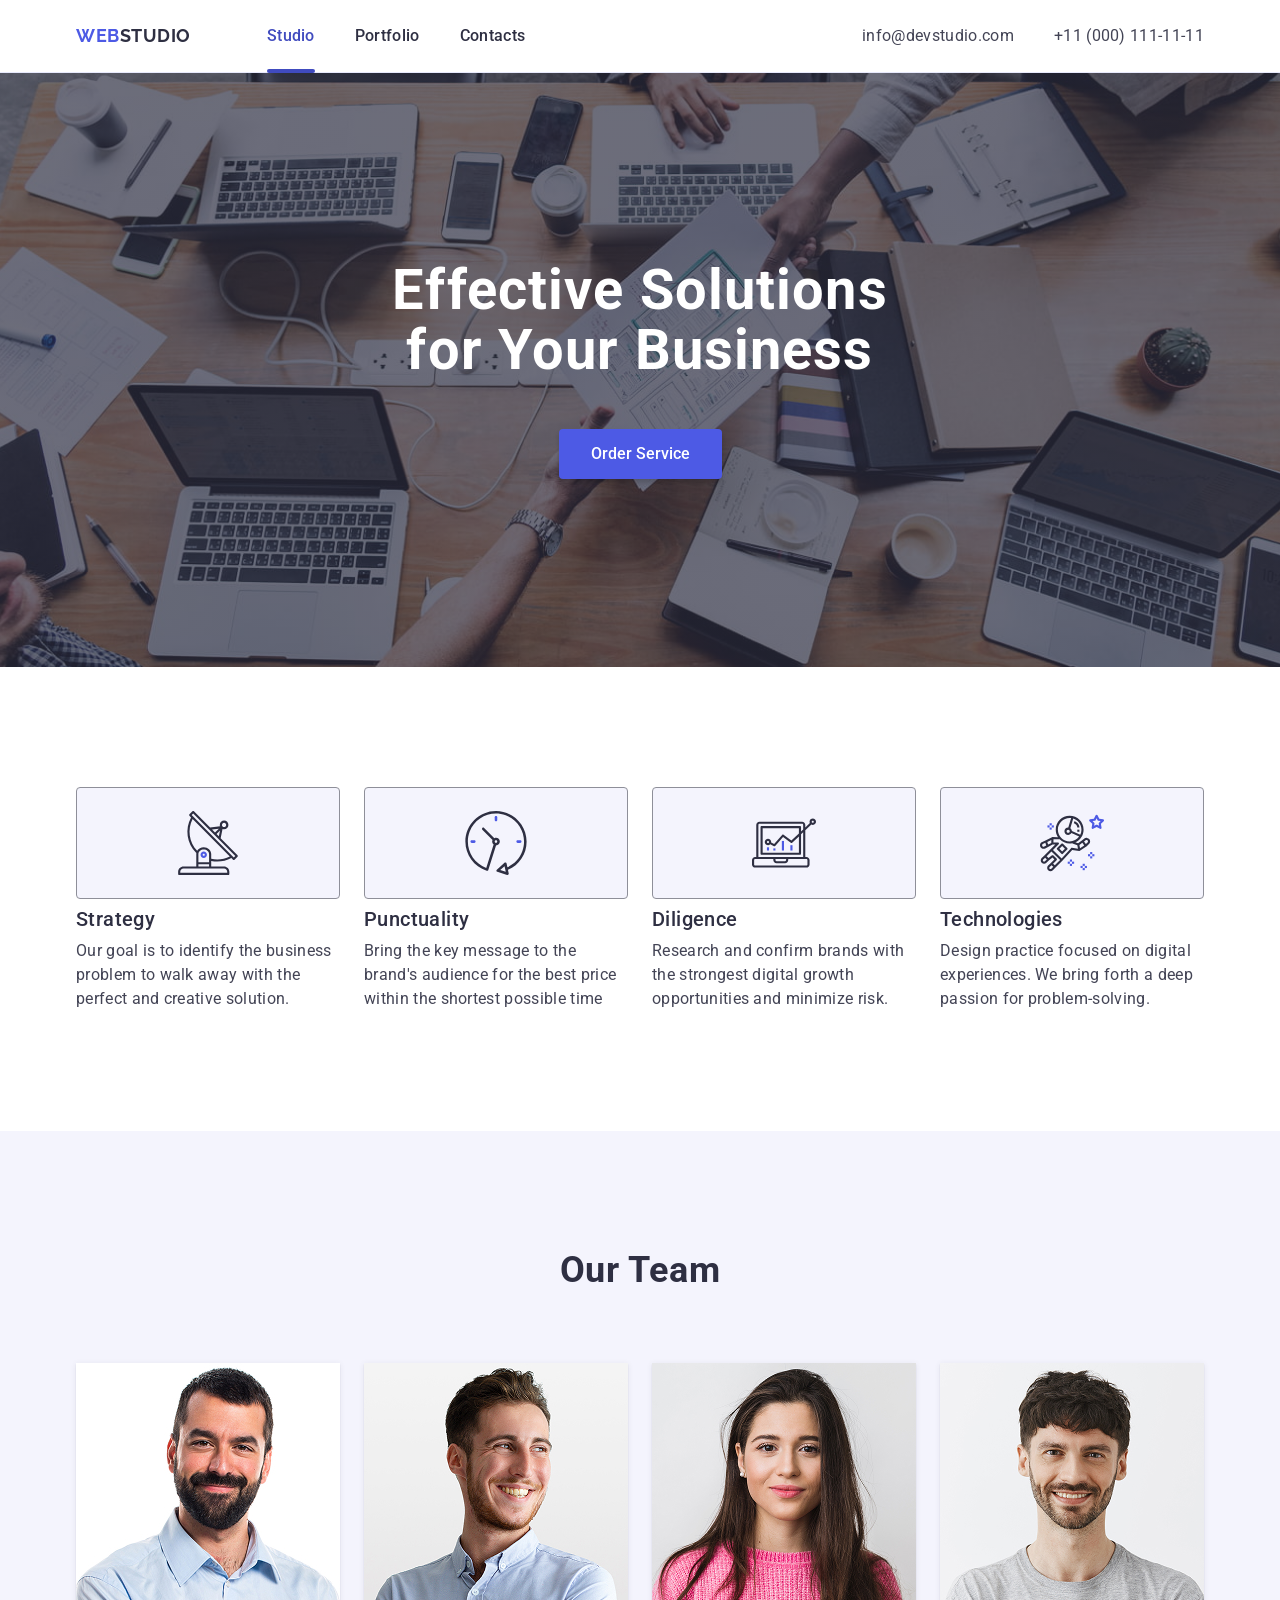
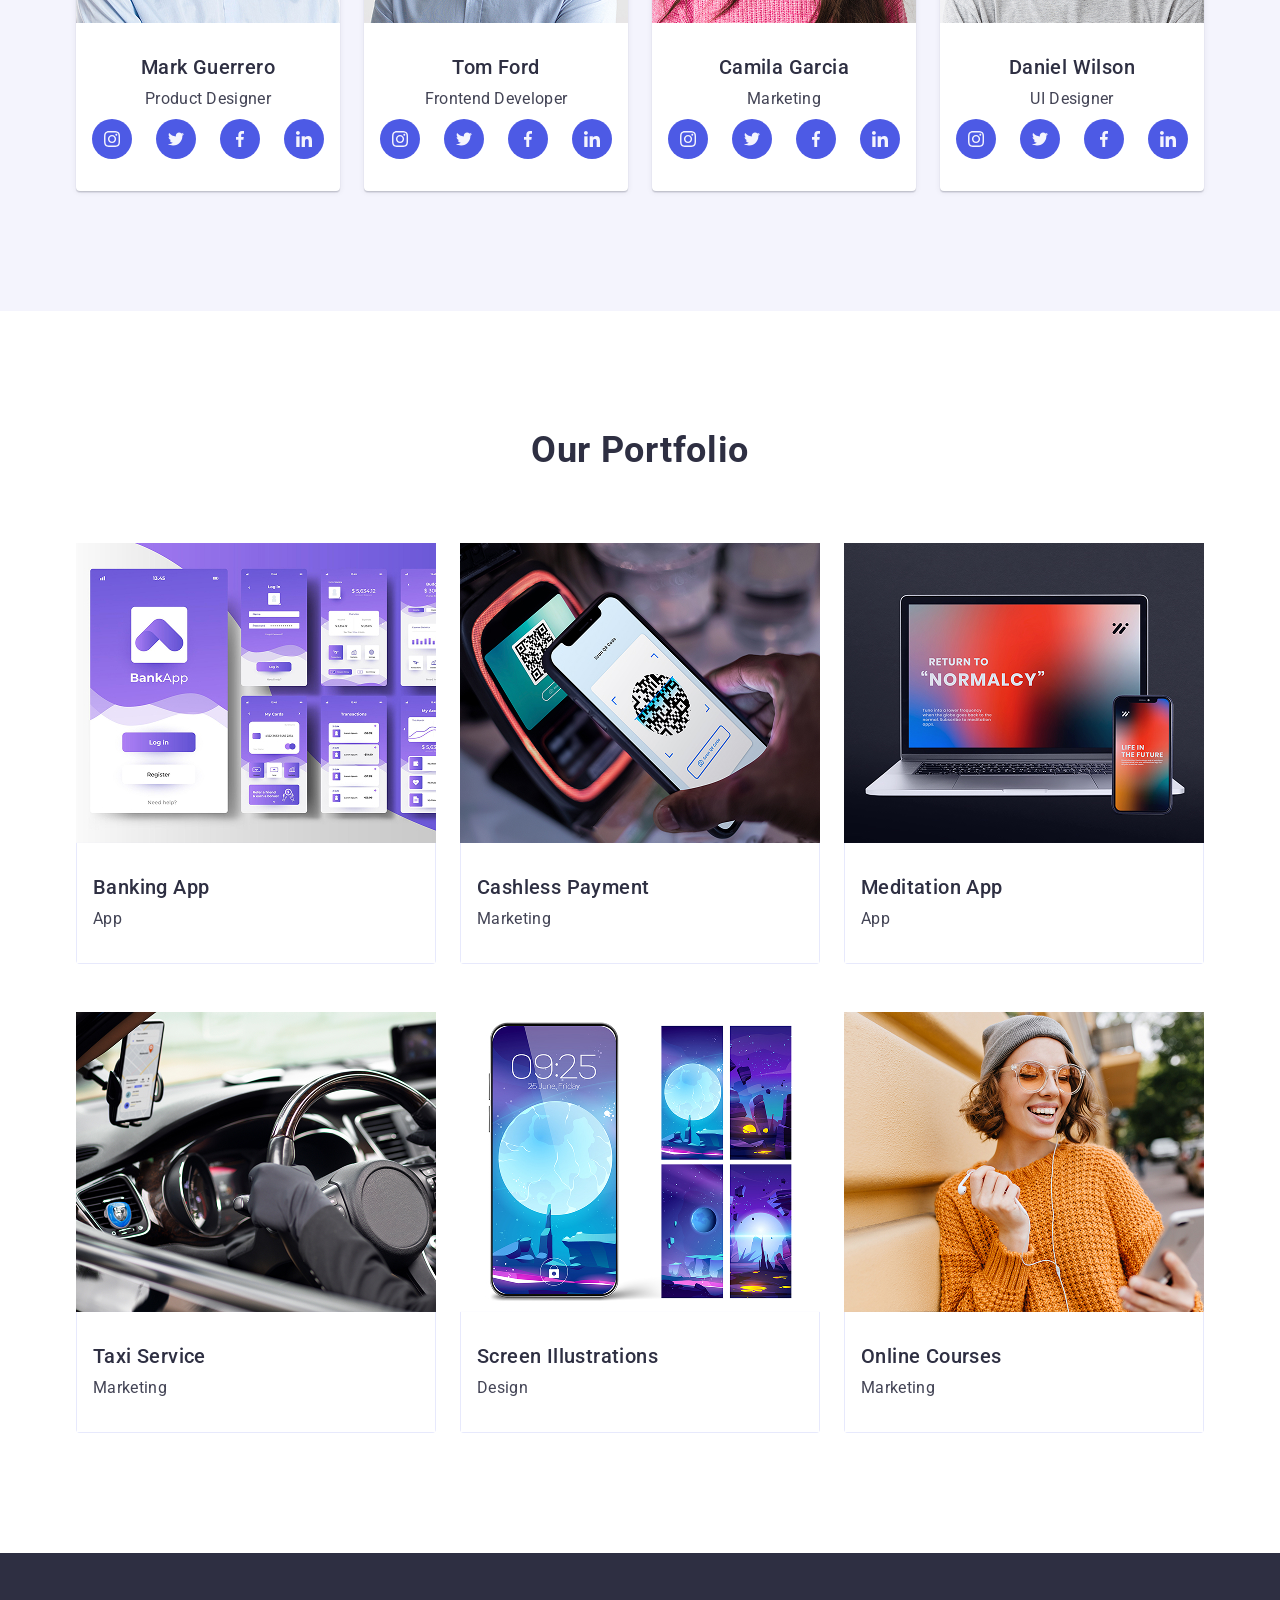
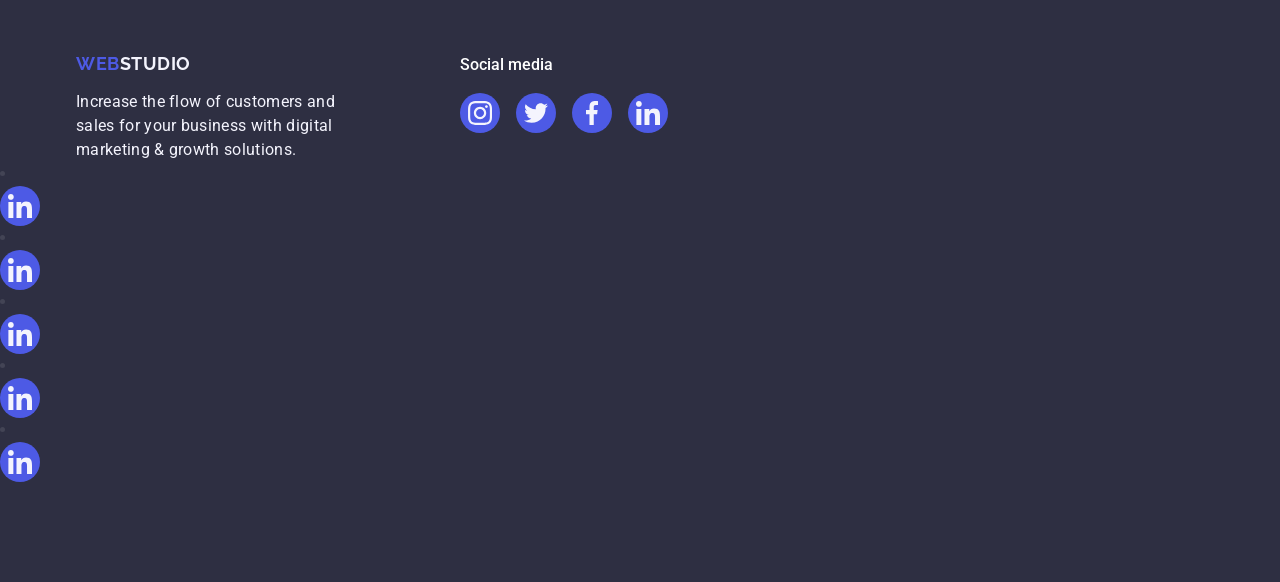
==== commit 20aa5ef2: "fair une chainge" ====
--- a/index.html
+++ b/index.html
@@ -401,6 +401,37 @@
                 </ul>
             </div>
         </div>
+        <li class="social-item-footer">
+            <a class="social-link-footer" href="#">
+                <svg class="social-icon-footer" width="24" height="24">
+                    <use href="./images/icons.svg#linkedin"></use>
+                </svg>
+            </a>
+        </li><li class="social-item-footer">
+            <a class="social-link-footer" href="#">
+                <svg class="social-icon-footer" width="24" height="24">
+                    <use href="./images/icons.svg#linkedin"></use>
+                </svg>
+            </a>
+        </li><li class="social-item-footer">
+            <a class="social-link-footer" href="#">
+                <svg class="social-icon-footer" width="24" height="24">
+                    <use href="./images/icons.svg#linkedin"></use>
+                </svg>
+            </a>
+        </li><li class="social-item-footer">
+            <a class="social-link-footer" href="#">
+                <svg class="social-icon-footer" width="24" height="24">
+                    <use href="./images/icons.svg#linkedin"></use>
+                </svg>
+            </a>
+        </li><li class="social-item-footer">
+            <a class="social-link-footer" href="#">
+                <svg class="social-icon-footer" width="24" height="24">
+                    <use href="./images/icons.svg#linkedin"></use>
+                </svg>
+            </a>
+        </li>
     </footer>
 </body>
 
--- a/css/styles.css
+++ b/css/styles.css
@@ -178,6 +178,8 @@
     font-size: 16px;
     font-weight: 500;
     cursor: pointer;
+    box-shadow: 0px 4px 4px rgba(0, 0, 0, 0.15);
+    transition: background-color 250ms cubic-bezier(0.4, 0, 0.2, 1);
 }
 
 .intro-button:hover,
@@ -273,7 +275,10 @@
     width: 264px;
     border-radius: 0 0 4px 4px;
     overflow: hidden;
-}
+    box-shadow: 0px 1px 6px rgba(46, 47, 66, 0.08),
+                0px 1px 1px rgba(46, 47, 66, 0.16),
+                0px 2px 1px rgba(46, 47, 66, 0.08);
+    }
 
 .team-name {
     padding: 32px 16px;
@@ -324,7 +329,7 @@
     display: flex;
     align-items: center;
     justify-content: center;
-    transition: background-color 250ms ease;
+    transition: background-color 250ms cubic-bezier(0.4, 0, 0.2, 1);
 }
 
 .social-link:hover, .social-link:focus {
@@ -348,7 +353,7 @@
     border-radius: 0 0 4px 4px;
     overflow: hidden;
     cursor: pointer;
-    transition: box-shadow 250ms ease;
+    transition: box-shadow 250ms cubic-bezier(0.4, 0, 0.2, 1);
 }
 
 .portfolio-box {
@@ -435,7 +440,7 @@
 .footer-container {
     gap: 120px;
     display: flex;
-    align-items: flex-start;
+    align-items: baseline;
 }
 
 .logo-bottom {
@@ -507,10 +512,16 @@
 
 .social-link-footer:hover,
 .social-link-footer:focus {
-    background-color: #2ecc71;
+    background-color: #31d0aa;
 }
 
 .social-link-footer:hover .social-icon-footer,
 .social-link-footer:focus .social-icon-footer {
     fill: #ffffff;
+}
+.footer-social-title {
+    color: #ffffff;
+    font-size: 16px;
+    font-weight: 500;
+    margin-bottom: 16px;
 }
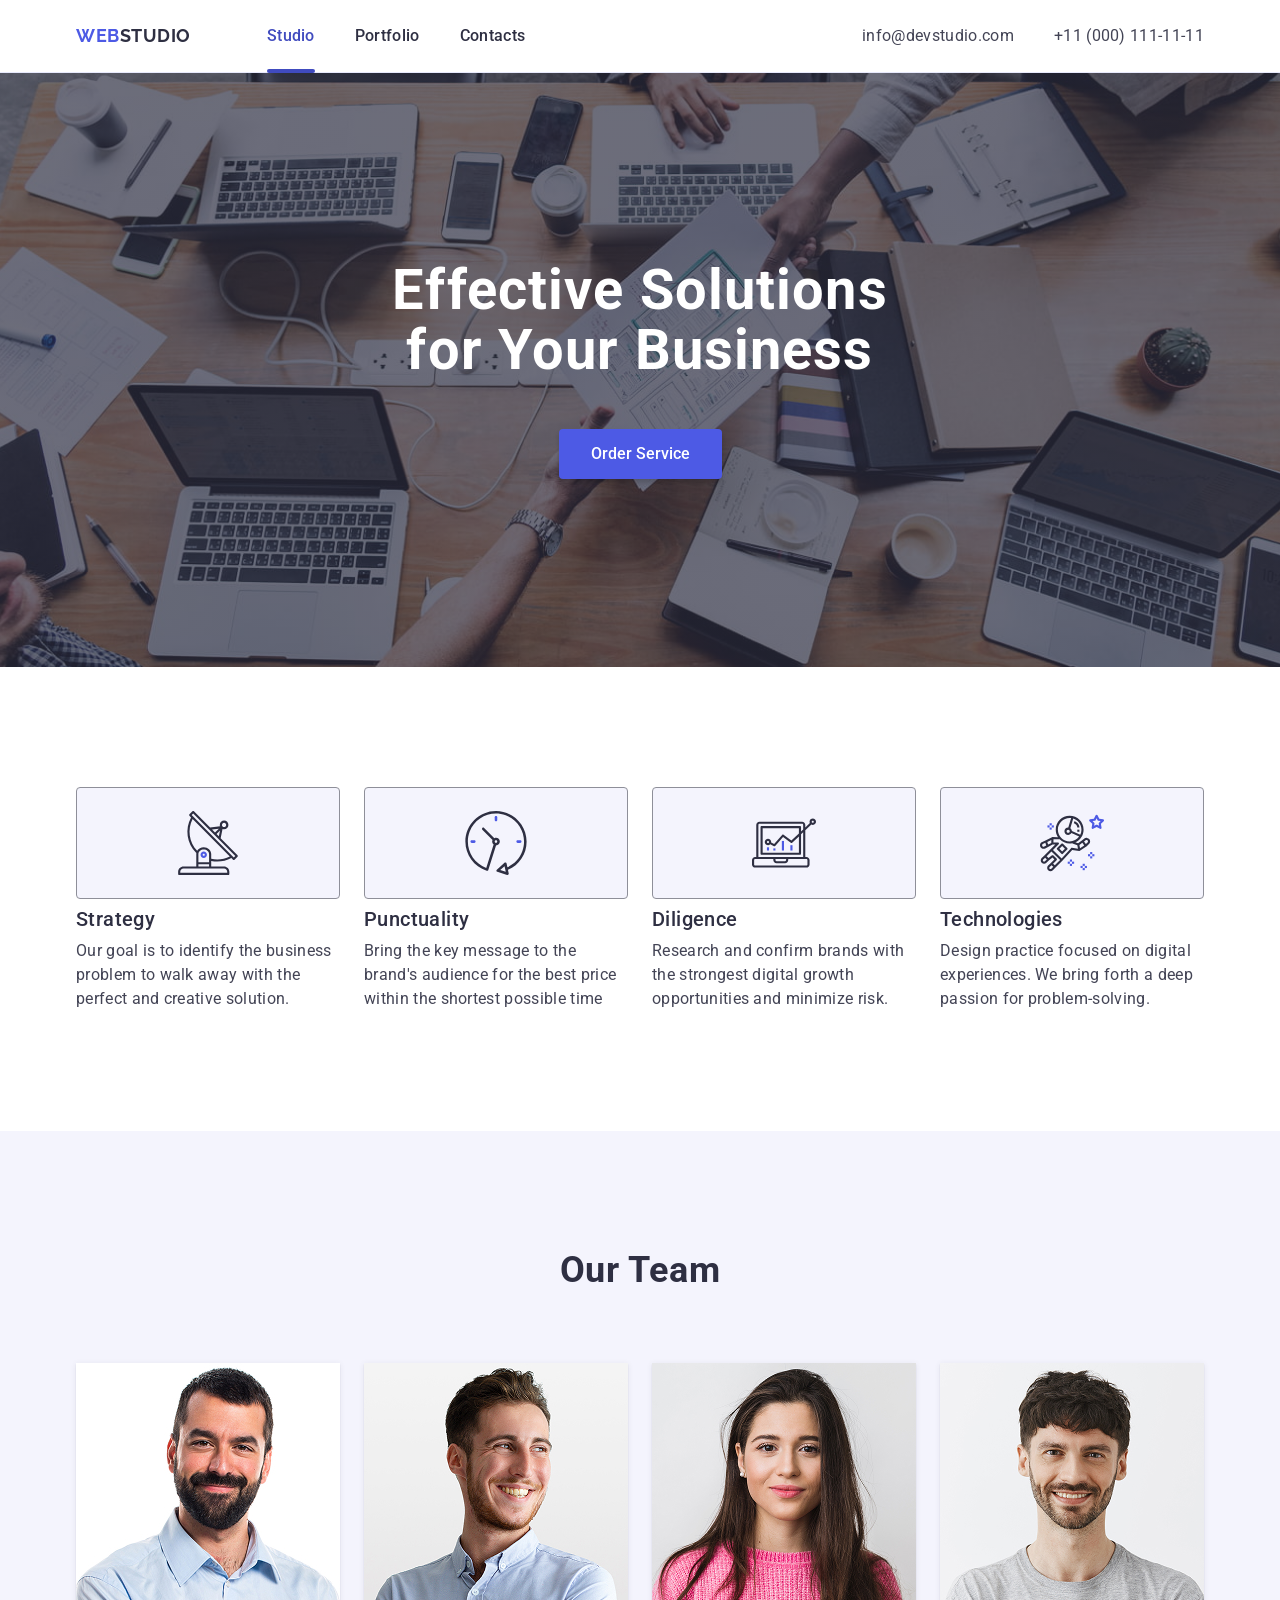
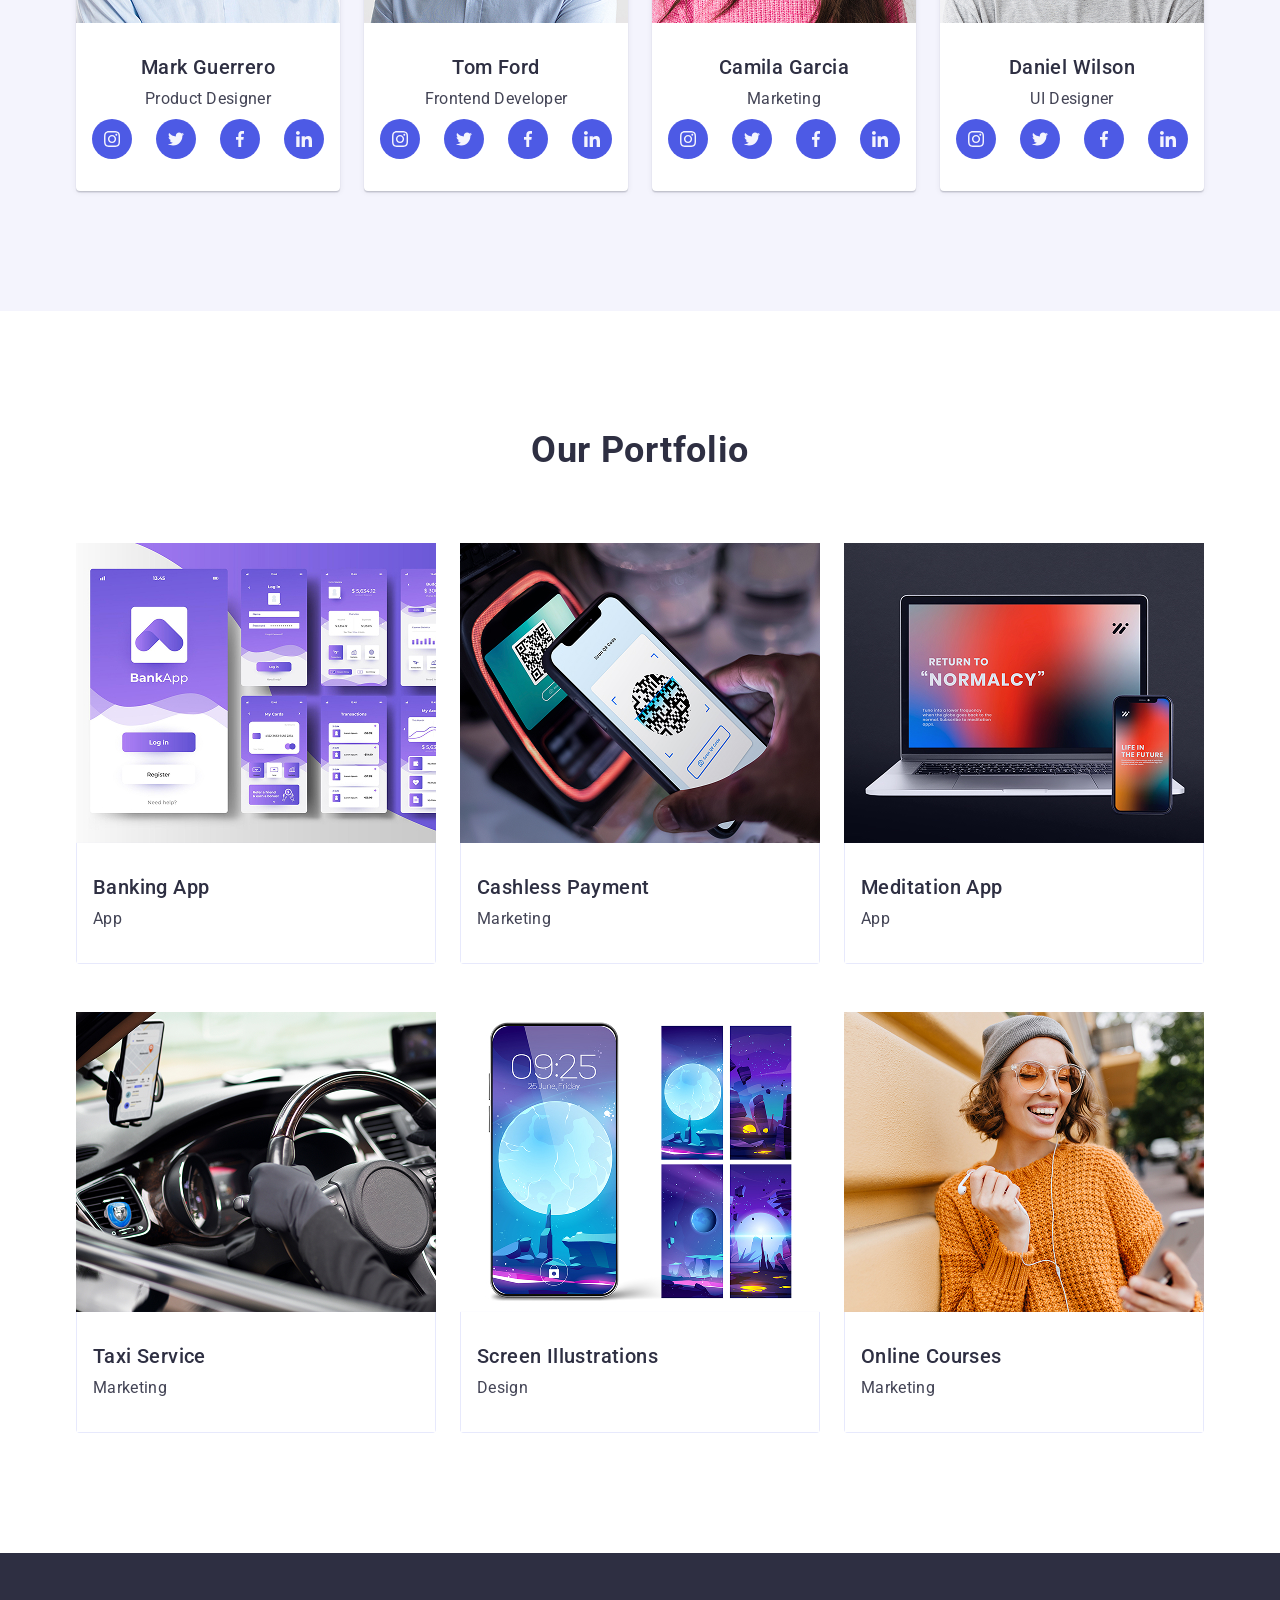
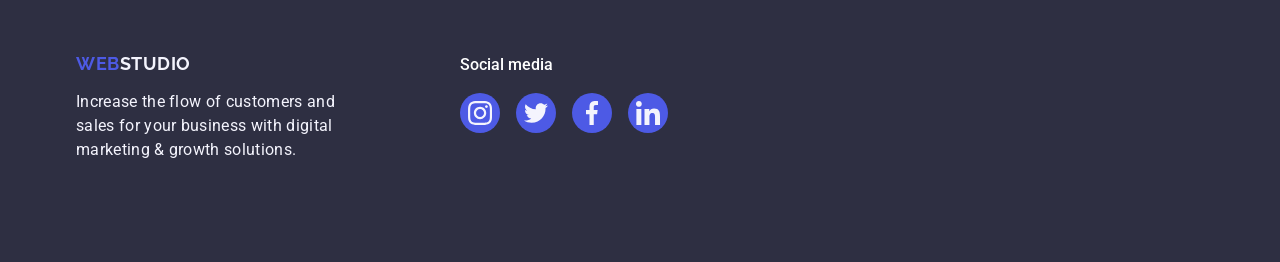
==== commit 4b438a84: "сделал повторную проверку" ====
--- a/index.html
+++ b/index.html
@@ -401,37 +401,6 @@
                 </ul>
             </div>
         </div>
-        <li class="social-item-footer">
-            <a class="social-link-footer" href="#">
-                <svg class="social-icon-footer" width="24" height="24">
-                    <use href="./images/icons.svg#linkedin"></use>
-                </svg>
-            </a>
-        </li><li class="social-item-footer">
-            <a class="social-link-footer" href="#">
-                <svg class="social-icon-footer" width="24" height="24">
-                    <use href="./images/icons.svg#linkedin"></use>
-                </svg>
-            </a>
-        </li><li class="social-item-footer">
-            <a class="social-link-footer" href="#">
-                <svg class="social-icon-footer" width="24" height="24">
-                    <use href="./images/icons.svg#linkedin"></use>
-                </svg>
-            </a>
-        </li><li class="social-item-footer">
-            <a class="social-link-footer" href="#">
-                <svg class="social-icon-footer" width="24" height="24">
-                    <use href="./images/icons.svg#linkedin"></use>
-                </svg>
-            </a>
-        </li><li class="social-item-footer">
-            <a class="social-link-footer" href="#">
-                <svg class="social-icon-footer" width="24" height="24">
-                    <use href="./images/icons.svg#linkedin"></use>
-                </svg>
-            </a>
-        </li>
     </footer>
 </body>
 
--- a/css/styles.css
+++ b/css/styles.css
@@ -518,10 +518,4 @@
 .social-link-footer:hover .social-icon-footer,
 .social-link-footer:focus .social-icon-footer {
     fill: #ffffff;
-}
-.footer-social-title {
-    color: #ffffff;
-    font-size: 16px;
-    font-weight: 500;
-    margin-bottom: 16px;
 }
